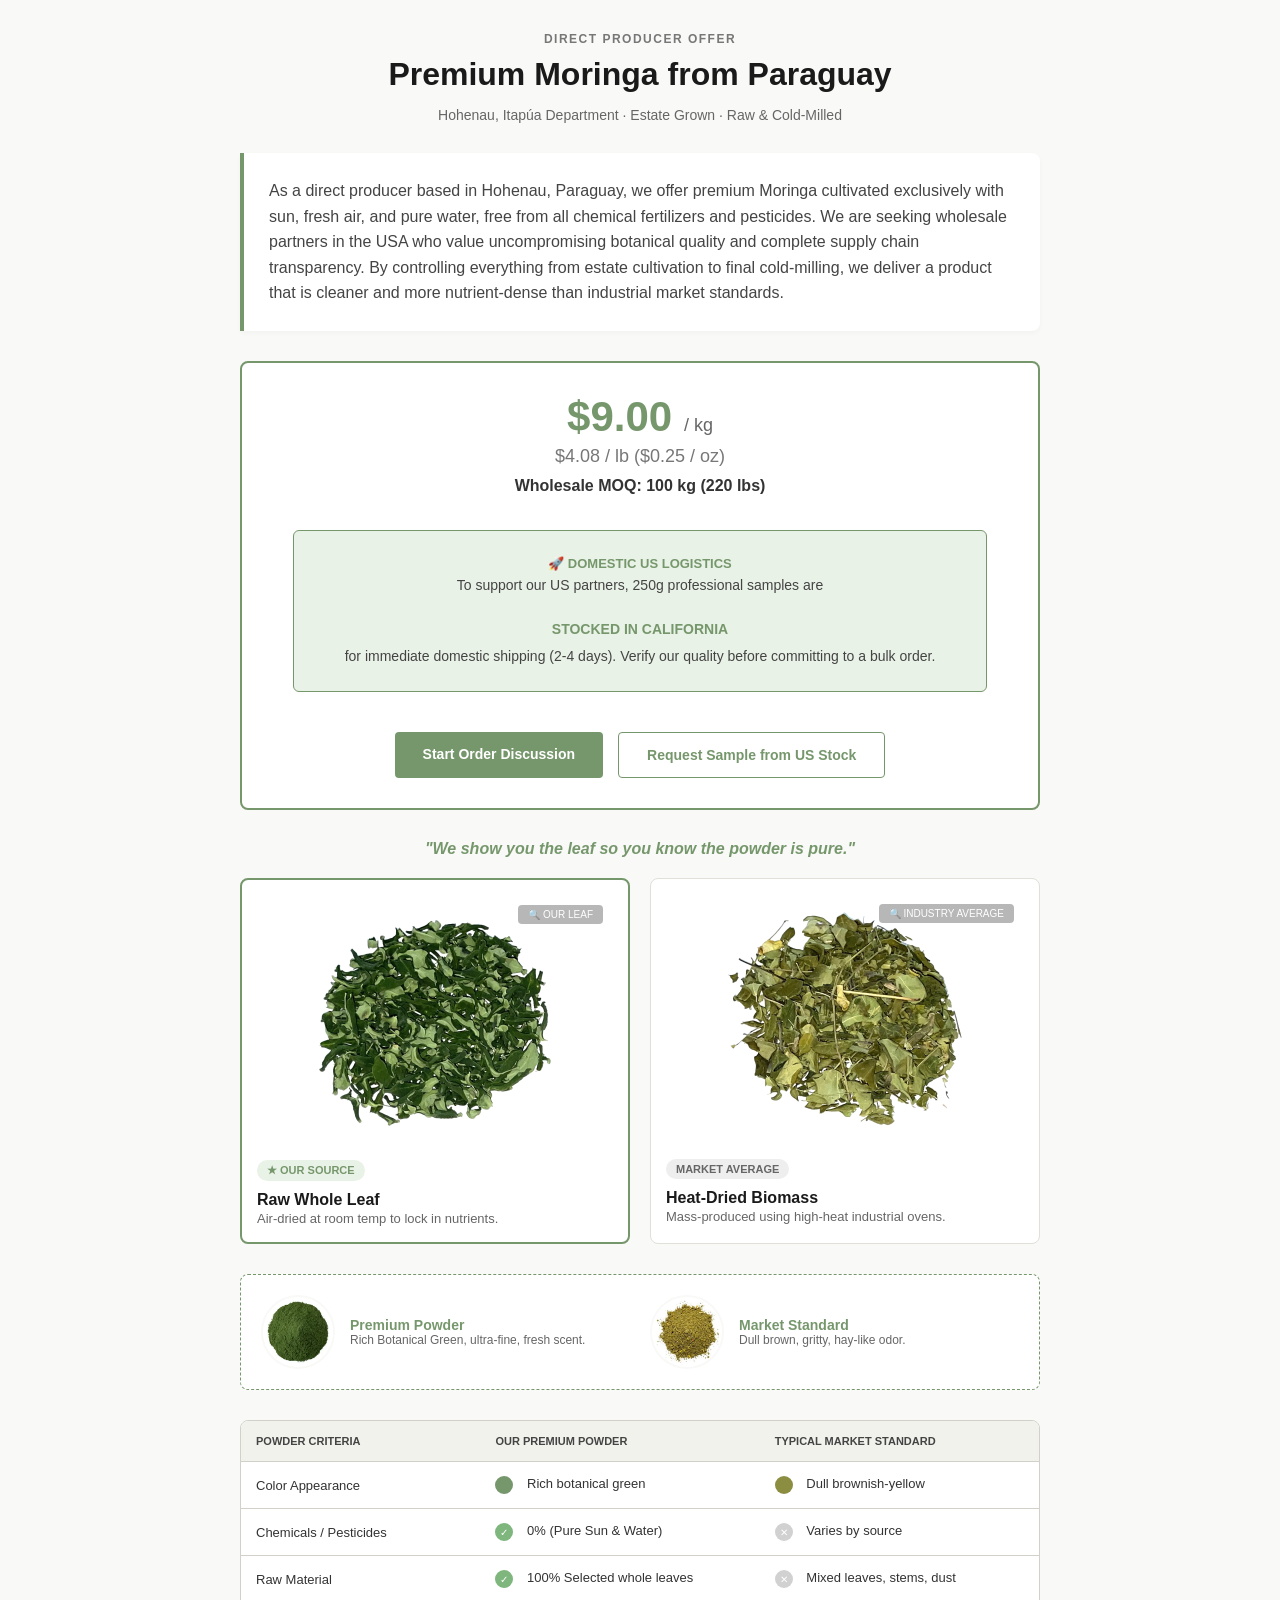
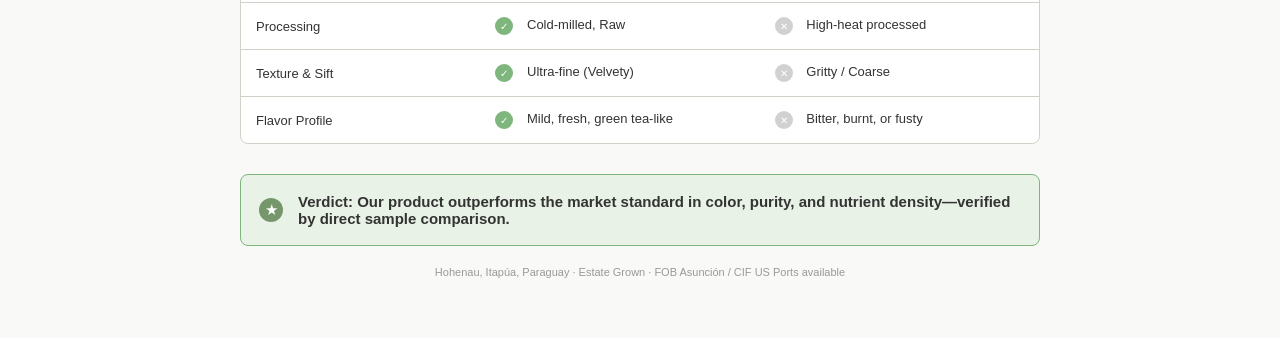
==== index.html @ 657070b0 "Update index.html" ====
<!DOCTYPE html>
<html lang="en">
<head>
    <meta charset="UTF-8">
    <meta name="viewport" content="width=device-width, initial-scale=1.0">
    <title>Premium Moringa from Paraguay | Wholesale Supply to US</title>
    <style>
        :root {
            --bg-color: #f9f9f7;
            --brand-green: #76976c; /* #9BC78E */
            --market-olive: #8b8e40;
            --border-color: #e0e0d8;
            --border-table: #d1d1ca;
            --light-green-bg: #e9f2e6;
            --icon-green: #7eb67d;
            --icon-gray: #d1d1d1;
        }


        body {
            font-family: 'Segoe UI', Roboto, Arial, sans-serif;
            background-color: var(--bg-color);
            color: #333;
            margin: 0;
            padding: 20px;
            display: flex;
            justify-content: center;
        }


        .container { width: 800px; }


        .header { text-align: center; margin-bottom: 30px; }
        .header h3 { text-transform: uppercase; font-size: 12px; letter-spacing: 1.5px; color: #777; margin-bottom: 10px; }
        .header h1 { font-size: 32px; margin: 0; color: #1a1a1a; }
        .header p { color: #666; font-size: 14px; }


        /* INTRO SECTION */
        .intro-section {
            background: #fff;
            border-left: 4px solid var(--brand-green);
            padding: 25px;
            margin-bottom: 30px;
            border-radius: 0 8px 8px 0;
            box-shadow: 0 2px 5px rgba(0,0,0,0.03);
        }
        .intro-section p { 
            margin: 0 0 15px 0; 
            line-height: 1.6; 
            font-size: 16px; 
            color: #444; 
        }
        .intro-section p:last-child { margin-bottom: 0; }


        /* WHOLESALE HERO BLOCK */
        .wholesale-hero {
            background: #fff;
            border: 2px solid var(--brand-green);
            border-radius: 8px;
            padding: 30px;
            text-align: center;
            margin-bottom: 30px;
        }
        .price-tag { font-size: 42px; font-weight: bold; color: var(--brand-green); margin-bottom: 5px; }
        .price-tag small { font-size: 18px; color: #666; font-weight: normal; }
        .moq-info { font-size: 16px; font-weight: bold; color: #333; margin-bottom: 15px; }
        
        .usa-stock-badge {
            background: var(--light-green-bg);
            border: 1px solid var(--brand-green);
            padding: 25px 15px;
            border-radius: 6px;
            margin: 20px 0;
            display: inline-block;
            width: 90%;
        }
        .usa-stock-badge strong.logistic-title { color: var(--brand-green); text-transform: uppercase; font-size: 13px; display: block; margin-bottom: 5px; }
        .usa-stock-badge p { margin: 0; font-size: 14px; color: #444; line-height: 1.4; }
        
        /* Added 'air' for the specific sub-header */
        .usa-stock-badge strong.location-tag { 
            color: var(--brand-green); 
            text-transform: uppercase; 
            font-size: 14px; 
            display: block; 
            margin-top: 25px; 
            margin-bottom: 10px; 
        }


        .cta-group { display: flex; justify-content: center; gap: 15px; margin-top: 20px; }
        .btn { padding: 14px 28px; border-radius: 4px; font-weight: bold; text-decoration: none; font-size: 14px; transition: 0.3s; cursor: pointer; border: none; }
        .btn-primary { background: var(--brand-green); color: white; }
        .btn-secondary { border: 1px solid var(--brand-green); color: var(--brand-green); background: transparent; }


        /* PROOF SECTION */
        .proof-section {
            text-align: center;
            margin-bottom: 20px;
            font-style: italic;
            color: var(--brand-green);
            font-weight: bold;
        }


        .comparison-cards {
            display: grid;
            grid-template-columns: 1fr 1fr;
            gap: 20px;
            margin-bottom: 30px;
        }


        .card {
            background: #fff;
            border: 1px solid var(--border-color);
            border-radius: 8px;
            padding: 15px;
            position: relative;
        }
        .card.premium { border: 2px solid var(--brand-green); }


        .img-container {
            width: 100%;
            height: 250px;
            background-color: #fff;
            display: flex;
            align-items: center;
            justify-content: center;
            margin-bottom: 15px;
            overflow: hidden;
            border-radius: 4px;
            position: relative;
        }


        .img-container img {
            max-width: 100%;
            max-height: 100%;
            object-fit: contain;
            transition: transform 0.4s ease; 
            cursor: zoom-in;
        }


        .zoom-hint {
            position: absolute;
            top: 10px;
            right: 10px;
            background: rgba(0, 0, 0, 0.4);
            color: white;
            padding: 4px 10px;
            border-radius: 4px;
            font-size: 10px;
            text-transform: uppercase;
            pointer-events: none;
            opacity: 0.7;
            transition: 0.3s;
        }


        .img-container:hover .zoom-hint { opacity: 1; background: var(--brand-green); }
        .img-container:hover img { transform: scale(2); }


        .badge {
            display: inline-block;
            padding: 4px 10px;
            border-radius: 12px;
            font-size: 11px;
            margin-bottom: 10px;
            font-weight: bold;
        }
        .badge-our { background: var(--light-green-bg); color: var(--brand-green); }
        .badge-market { background: #eee; color: #666; }


        .card-info strong { display: block; font-size: 16px; color: #1a1a1a; }
        .card-info small { color: #666; font-size: 13px; }


        /* POWDER SHOWCASE */
        .powder-showcase {
            display: grid;
            grid-template-columns: 1fr 1fr;
            gap: 20px;
            margin-bottom: 30px;
            background: #fff;
            padding: 20px;
            border-radius: 8px;
            border: 1px dashed var(--brand-green);
        }


        .powder-item { display: flex; align-items: center; gap: 15px; }
        .powder-item img { width: 70px; height: 70px; border-radius: 50%; object-fit: cover; border: 2px solid var(--bg-color); }
        .powder-text h4 { margin: 0; font-size: 14px; color: var(--brand-green); }
        .powder-text p { margin: 0; font-size: 12px; color: #666; }


        /* TABLE SECTION */
        .table-section {
            width: 100%;
            border-collapse: separate; 
            border-spacing: 0;
            margin-bottom: 30px;
            background: #fff;
            border-radius: 8px;
            overflow: hidden;
            border: 1px solid var(--border-table);
        }


        .table-section th, .table-section td {
            padding: 14px 15px;
            text-align: left;
            border-bottom: 1px solid var(--border-table);
            font-size: 13px;
        }
        .table-section tr:last-child td { border-bottom: none; }
        .table-section th { background: #f2f2ed; color: #444; font-weight: bold; text-transform: uppercase; font-size: 11px; }


        .status-icon {
            display: inline-flex;
            align-items: center;
            justify-content: center;
            width: 18px;
            height: 18px;
            border-radius: 50%;
            margin-right: 10px;
            vertical-align: middle;
        }
        .status-check { background-color: var(--icon-green); color: white; font-size: 10px; }
        .status-check::before { content: "✓"; }
        .status-cross { background-color: var(--icon-gray); color: white; font-size: 10px; }
        .status-cross::before { content: "✕"; }


        .result-bar {
            background-color: var(--light-green-bg);
            border-radius: 8px;
            padding: 18px;
            display: flex;
            align-items: center;
            font-size: 15px;
            border: 1px solid var(--icon-green);
            margin-bottom: 20px;
        }
        .result-icon {
            background: var(--brand-green);
            color: white;
            border-radius: 50%;
            width: 24px;
            height: 24px;
            display: inline-flex;
            align-items: center;
            justify-content: center;
            margin-right: 15px;
            flex-shrink: 0;
        }


        .footer { text-align: center; font-size: 11px; color: #999; margin-top: 20px; padding-bottom: 40px; }
    </style>
</head>
<body>


<div class="container">
    <div class="header">
        <h3>Direct Producer Offer</h3>
        <h1>Premium Moringa from Paraguay</h1>
        <p>Hohenau, Itapúa Department · Estate Grown · Raw & Cold-Milled</p>
    </div>


    <div class="intro-section">
        <p>
            As a direct producer based in Hohenau, Paraguay, we offer premium Moringa cultivated exclusively with sun, fresh air, and pure water, free from all chemical fertilizers and pesticides. We are seeking wholesale partners in the USA who value uncompromising botanical quality and complete supply chain transparency. By controlling everything from estate cultivation to final cold-milling, we deliver a product that is cleaner and more nutrient-dense than industrial market standards.
        </p>
    </div>


<div class="wholesale-hero">
        <div class="price-tag">$9.00 <small style="font-size: 18px; color: #666;">/ kg</small></div>
        <div style="font-size: 18px; color: #777; margin-bottom: 10px;">
        $4.08 / lb ($0.25 / oz)
        </div>
        <div class="moq-info">Wholesale MOQ: 100 kg (220 lbs)</div>
        
        <div class="usa-stock-badge">
            <strong class="logistic-title">🚀 Domestic US Logistics</strong>
            <p>To support our US partners, 250g professional samples are</p>
            <strong class="location-tag">STOCKED IN CALIFORNIA</strong>
            <p>for immediate domestic shipping (2-4 days). Verify our quality before committing to a bulk order.</p>
        </div>

        <div class="cta-group">
            <a href="mailto:contact@longfello.com" class="btn btn-primary">Start Order Discussion</a>
            <a href="mailto:contact@longfello.com?subject=Sample Request" class="btn btn-secondary">Request Sample from US Stock</a>
        </div>
    </div>

    <div class="proof-section">
        "We show you the leaf so you know the powder is pure."
    </div>


    <div class="comparison-cards">
        <div class="card premium">
            <div class="img-container">
                <img src="img/our_leaf.webp" alt="Our Leaves">
                <div class="zoom-hint">🔍 Our Leaf</div>
            </div>
            <span class="badge badge-our">★ OUR SOURCE</span>
            <div class="card-info">
                <strong>Raw Whole Leaf</strong>
                <small>Air-dried at room temp to lock in nutrients.</small>
            </div>
        </div>


        <div class="card">
            <div class="img-container">
                <img src="img/other_leaf.webp" alt="Typical Source">
                <div class="zoom-hint">🔍 Industry Average</div>
            </div>
            <span class="badge badge-market">MARKET AVERAGE</span>
            <div class="card-info">
                <strong>Heat-Dried Biomass</strong>
                <small>Mass-produced using high-heat industrial ovens.</small>
            </div>
        </div>
    </div>


    <div class="powder-showcase">
        <div class="powder-item">
            <img src="img/our_powder.webp" alt="Our Powder">
            <div class="powder-text">
                <h4>Premium Powder</h4>
                <p>Rich Botanical Green, ultra-fine, fresh scent.</p>
            </div>
        </div>
        <div class="powder-item">
            <img src="img/other_powder.webp" alt="Typical Powder">
            <div class="powder-text">
                <h4>Market Standard</h4>
                <p>Dull brown, gritty, hay-like odor.</p>
            </div>
        </div>
    </div>


    <table class="table-section">
        <thead>
            <tr>
                <th width="30%">POWDER CRITERIA</th>
                <th width="35%">Our Premium Powder</th>
                <th width="35%">Typical Market Standard</th>
            </tr>
        </thead>
        <tbody>
            <tr>
                <td>Color Appearance</td>
                <td><span class="status-icon" style="background-color: var(--brand-green);"></span> Rich botanical green</td>
                <td><span class="status-icon" style="background-color: var(--market-olive);"></span> Dull brownish-yellow</td>
            </tr>
            <tr>
                <td>Chemicals / Pesticides</td>
                <td><span class="status-icon status-check"></span> 0% (Pure Sun & Water)</td>
                <td><span class="status-icon status-cross"></span> Varies by source</td>
            </tr>
            <tr>
                <td>Raw Material</td>
                <td><span class="status-icon status-check"></span> 100% Selected whole leaves</td>
                <td><span class="status-icon status-cross"></span> Mixed leaves, stems, dust</td>
            </tr>
            <tr>
                <td>Processing</td>
                <td><span class="status-icon status-check"></span> Cold-milled, Raw</td>
                <td><span class="status-icon status-cross"></span> High-heat processed</td>
            </tr>
            <tr>
                <td>Texture & Sift</td>
                <td><span class="status-icon status-check"></span> Ultra-fine (Velvety)</td>
                <td><span class="status-icon status-cross"></span> Gritty / Coarse</td>
            </tr>
            <tr>
                <td>Flavor Profile</td>
                <td><span class="status-icon status-check"></span> Mild, fresh, green tea-like</td>
                <td><span class="status-icon status-cross"></span> Bitter, burnt, or fusty</td>
            </tr>
        </tbody>
    </table>


    <div class="result-bar">
        <span class="result-icon">★</span>
        <strong>Verdict: Our product outperforms the market standard in color, purity, and nutrient density—verified by direct sample comparison.</strong>
    </div>


    <div class="footer">
        Hohenau, Itapúa, Paraguay · Estate Grown · FOB Asunción / CIF US Ports available
    </div>
</div>


</body>
</html>
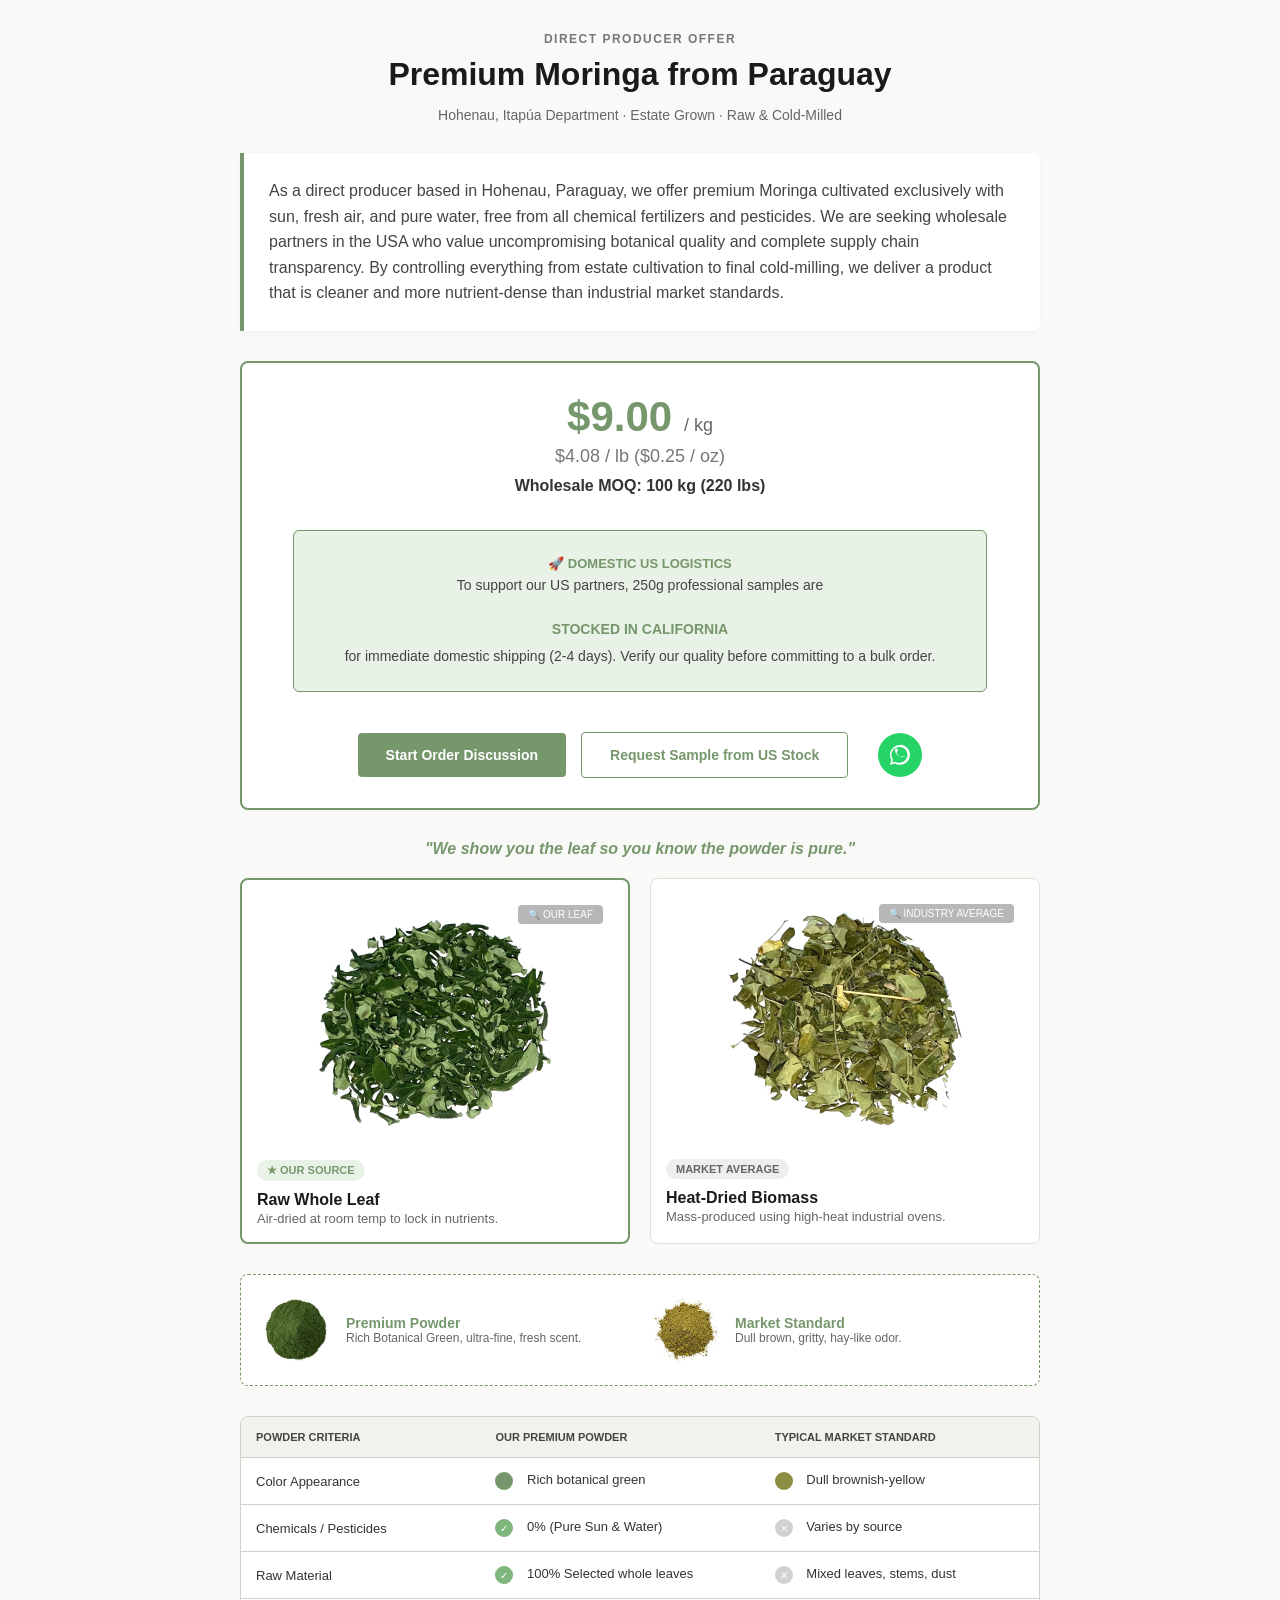
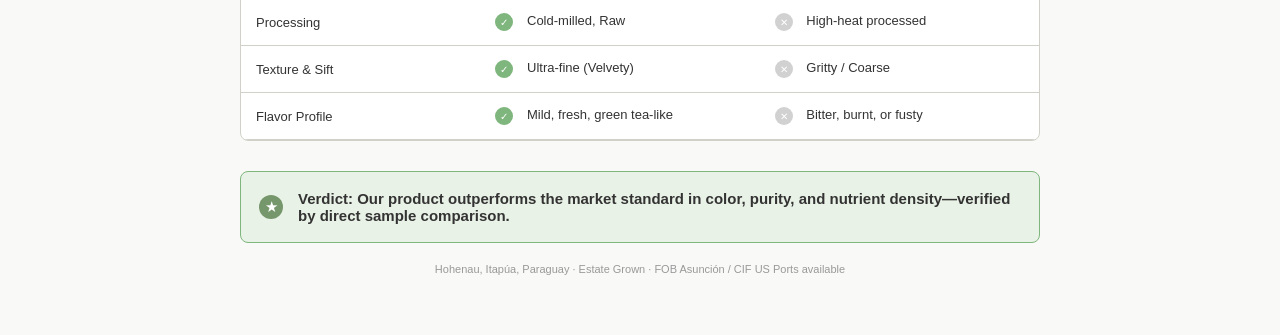
==== commit d43c9f8e: "Update index.html" ====
--- a/index.html
+++ b/index.html
@@ -7,7 +7,7 @@
     <style>
         :root {
             --bg-color: #f9f9f7;
-            --brand-green: #76976c; /* #9BC78E */
+            --brand-green: #76976c;
             --market-olive: #8b8e40;
             --border-color: #e0e0d8;
             --border-table: #d1d1ca;
@@ -15,7 +15,6 @@
             --icon-green: #7eb67d;
             --icon-gray: #d1d1d1;
         }
-
 
         body {
             font-family: 'Segoe UI', Roboto, Arial, sans-serif;
@@ -27,17 +26,13 @@
             justify-content: center;
         }
 
-
         .container { width: 800px; }
-
 
         .header { text-align: center; margin-bottom: 30px; }
         .header h3 { text-transform: uppercase; font-size: 12px; letter-spacing: 1.5px; color: #777; margin-bottom: 10px; }
         .header h1 { font-size: 32px; margin: 0; color: #1a1a1a; }
         .header p { color: #666; font-size: 14px; }
 
-
-        /* INTRO SECTION */
         .intro-section {
             background: #fff;
             border-left: 4px solid var(--brand-green);
@@ -54,8 +49,6 @@
         }
         .intro-section p:last-child { margin-bottom: 0; }
 
-
-        /* WHOLESALE HERO BLOCK */
         .wholesale-hero {
             background: #fff;
             border: 2px solid var(--brand-green);
@@ -80,7 +73,6 @@
         .usa-stock-badge strong.logistic-title { color: var(--brand-green); text-transform: uppercase; font-size: 13px; display: block; margin-bottom: 5px; }
         .usa-stock-badge p { margin: 0; font-size: 14px; color: #444; line-height: 1.4; }
         
-        /* Added 'air' for the specific sub-header */
         .usa-stock-badge strong.location-tag { 
             color: var(--brand-green); 
             text-transform: uppercase; 
@@ -90,14 +82,26 @@
             margin-bottom: 10px; 
         }
 
-
-        .cta-group { display: flex; justify-content: center; gap: 15px; margin-top: 20px; }
+        .cta-group { display: flex; justify-content: center; align-items: center; gap: 15px; margin-top: 20px; }
         .btn { padding: 14px 28px; border-radius: 4px; font-weight: bold; text-decoration: none; font-size: 14px; transition: 0.3s; cursor: pointer; border: none; }
         .btn-primary { background: var(--brand-green); color: white; }
         .btn-secondary { border: 1px solid var(--brand-green); color: var(--brand-green); background: transparent; }
 
-
-        /* PROOF SECTION */
+        .whatsapp-icon {
+            display: flex;
+            width: 44px;
+            height: 44px;
+            background-color: #25D366;
+            border-radius: 50%;
+            align-items: center;
+            justify-content: center;
+            text-decoration: none;
+            transition: 0.3s;
+            margin-left: 15px;
+        }
+        .whatsapp-icon:hover { transform: scale(1.1); box-shadow: 0 2px 5px rgba(0,0,0,0.2); }
+        .whatsapp-icon svg { width: 24px; height: 24px; fill: white; }
+
         .proof-section {
             text-align: center;
             margin-bottom: 20px;
@@ -106,7 +110,6 @@
             font-weight: bold;
         }
 
-
         .comparison-cards {
             display: grid;
             grid-template-columns: 1fr 1fr;
@@ -114,7 +117,6 @@
             margin-bottom: 30px;
         }
 
-
         .card {
             background: #fff;
             border: 1px solid var(--border-color);
@@ -123,7 +125,6 @@
             position: relative;
         }
         .card.premium { border: 2px solid var(--brand-green); }
-
 
         .img-container {
             width: 100%;
@@ -137,7 +138,6 @@
             border-radius: 4px;
             position: relative;
         }
-
 
         .img-container img {
             max-width: 100%;
@@ -146,7 +146,6 @@
             transition: transform 0.4s ease; 
             cursor: zoom-in;
         }
-
 
         .zoom-hint {
             position: absolute;
@@ -160,13 +159,9 @@
             text-transform: uppercase;
             pointer-events: none;
             opacity: 0.7;
-            transition: 0.3s;
-        }
-
-
-        .img-container:hover .zoom-hint { opacity: 1; background: var(--brand-green); }
+        }
+
         .img-container:hover img { transform: scale(2); }
-
 
         .badge {
             display: inline-block;
@@ -179,12 +174,9 @@
         .badge-our { background: var(--light-green-bg); color: var(--brand-green); }
         .badge-market { background: #eee; color: #666; }
 
-
         .card-info strong { display: block; font-size: 16px; color: #1a1a1a; }
         .card-info small { color: #666; font-size: 13px; }
 
-
-        /* POWDER SHOWCASE */
         .powder-showcase {
             display: grid;
             grid-template-columns: 1fr 1fr;
@@ -196,14 +188,11 @@
             border: 1px dashed var(--brand-green);
         }
 
-
         .powder-item { display: flex; align-items: center; gap: 15px; }
-        .powder-item img { width: 70px; height: 70px; border-radius: 50%; object-fit: cover; border: 2px solid var(--bg-color); }
+        .powder-item img { width: 70px; height: 70px; border-radius: 50%; object-fit: cover; }
         .powder-text h4 { margin: 0; font-size: 14px; color: var(--brand-green); }
         .powder-text p { margin: 0; font-size: 12px; color: #666; }
 
-
-        /* TABLE SECTION */
         .table-section {
             width: 100%;
             border-collapse: separate; 
@@ -214,7 +203,6 @@
             overflow: hidden;
             border: 1px solid var(--border-table);
         }
-
 
         .table-section th, .table-section td {
             padding: 14px 15px;
@@ -222,9 +210,7 @@
             border-bottom: 1px solid var(--border-table);
             font-size: 13px;
         }
-        .table-section tr:last-child td { border-bottom: none; }
         .table-section th { background: #f2f2ed; color: #444; font-weight: bold; text-transform: uppercase; font-size: 11px; }
-
 
         .status-icon {
             display: inline-flex;
@@ -240,7 +226,6 @@
         .status-check::before { content: "✓"; }
         .status-cross { background-color: var(--icon-gray); color: white; font-size: 10px; }
         .status-cross::before { content: "✕"; }
-
 
         .result-bar {
             background-color: var(--light-green-bg);
@@ -265,12 +250,10 @@
             flex-shrink: 0;
         }
 
-
         .footer { text-align: center; font-size: 11px; color: #999; margin-top: 20px; padding-bottom: 40px; }
     </style>
 </head>
 <body>
-
 
 <div class="container">
     <div class="header">
@@ -279,18 +262,16 @@
         <p>Hohenau, Itapúa Department · Estate Grown · Raw & Cold-Milled</p>
     </div>
 
-
     <div class="intro-section">
         <p>
             As a direct producer based in Hohenau, Paraguay, we offer premium Moringa cultivated exclusively with sun, fresh air, and pure water, free from all chemical fertilizers and pesticides. We are seeking wholesale partners in the USA who value uncompromising botanical quality and complete supply chain transparency. By controlling everything from estate cultivation to final cold-milling, we deliver a product that is cleaner and more nutrient-dense than industrial market standards.
         </p>
     </div>
 
-
-<div class="wholesale-hero">
-        <div class="price-tag">$9.00 <small style="font-size: 18px; color: #666;">/ kg</small></div>
+    <div class="wholesale-hero">
+        <div class="price-tag">$9.00 <small>/ kg</small></div>
         <div style="font-size: 18px; color: #777; margin-bottom: 10px;">
-        $4.08 / lb ($0.25 / oz)
+            $4.08 / lb ($0.25 / oz)
         </div>
         <div class="moq-info">Wholesale MOQ: 100 kg (220 lbs)</div>
         
@@ -304,13 +285,18 @@
         <div class="cta-group">
             <a href="mailto:contact@longfello.com" class="btn btn-primary">Start Order Discussion</a>
             <a href="mailto:contact@longfello.com?subject=Sample Request" class="btn btn-secondary">Request Sample from US Stock</a>
+            
+            <a href="https://wa.me/13479304623" class="whatsapp-icon" title="Chat on WhatsApp" target="_blank">
+                <svg viewBox="0 0 24 24">
+                    <path d="M12.004 2c-5.525 0-10 4.478-10 10 0 1.769.463 3.428 1.269 4.869l-1.269 4.872 5-1.313c1.428.831 3.088 1.312 4.997 1.312 5.525 0 10.003-4.478 10.003-10s-4.478-10-10.003-10zm0 18.063c-1.653 0-3.191-.431-4.522-1.181l-.325-.184-2.969.778.791-2.903-.203-.322c-.816-1.294-1.266-2.8-1.266-4.381 0-4.388 3.569-7.96 7.966-7.96s7.963 3.572 7.963 7.96-3.569 7.963-7.966 7.963zm4.747-6.222c-.26-.131-1.538-.759-1.775-.847-.238-.088-.41-.131-.581.131-.172.262-.666.847-.816 1.016-.15.169-.3.191-.56.062-.26-.131-1.097-.403-2.091-1.288-.772-.688-1.294-1.538-1.444-1.797-.15-.26-.016-.4-.147-.531-.119-.119-.26-.306-.391-.459-.131-.153-.175-.262-.26-.438-.088-.175-.044-.328.022-.459.066-.131.581-.759.816-1.016.238-.26.316-.438.472-.731.156-.294.078-.547-.038-.678-.116-.131-.581-.759-.816-1.016-.238-.26-.41-.131-.581-.131-.172 0-.363-.044-.56-.044-.197 0-.522.072-.797.35-.275.278-.1.884-.1 1.944 0 1.06.775 2.081.881 2.222.106.141 1.531 2.338 3.712 3.281.519.225.922.359 1.238.459.522.166 1.003.141 1.381.084.422-.062 1.3-.531 1.484-1.047.188-.519.188-.966.131-1.016-.056-.05-.219-.119-.478-.25zm1.184 1.184z"></path>
+                </svg>
+            </a>
         </div>
     </div>
 
     <div class="proof-section">
         "We show you the leaf so you know the powder is pure."
     </div>
-
 
     <div class="comparison-cards">
         <div class="card premium">
@@ -325,7 +311,6 @@
             </div>
         </div>
 
-
         <div class="card">
             <div class="img-container">
                 <img src="img/other_leaf.webp" alt="Typical Source">
@@ -338,7 +323,6 @@
             </div>
         </div>
     </div>
-
 
     <div class="powder-showcase">
         <div class="powder-item">
@@ -357,7 +341,6 @@
         </div>
     </div>
 
-
     <table class="table-section">
         <thead>
             <tr>
@@ -400,18 +383,15 @@
         </tbody>
     </table>
 
-
     <div class="result-bar">
         <span class="result-icon">★</span>
         <strong>Verdict: Our product outperforms the market standard in color, purity, and nutrient density—verified by direct sample comparison.</strong>
     </div>
 
-
     <div class="footer">
         Hohenau, Itapúa, Paraguay · Estate Grown · FOB Asunción / CIF US Ports available
     </div>
 </div>
 
-
 </body>
 </html>
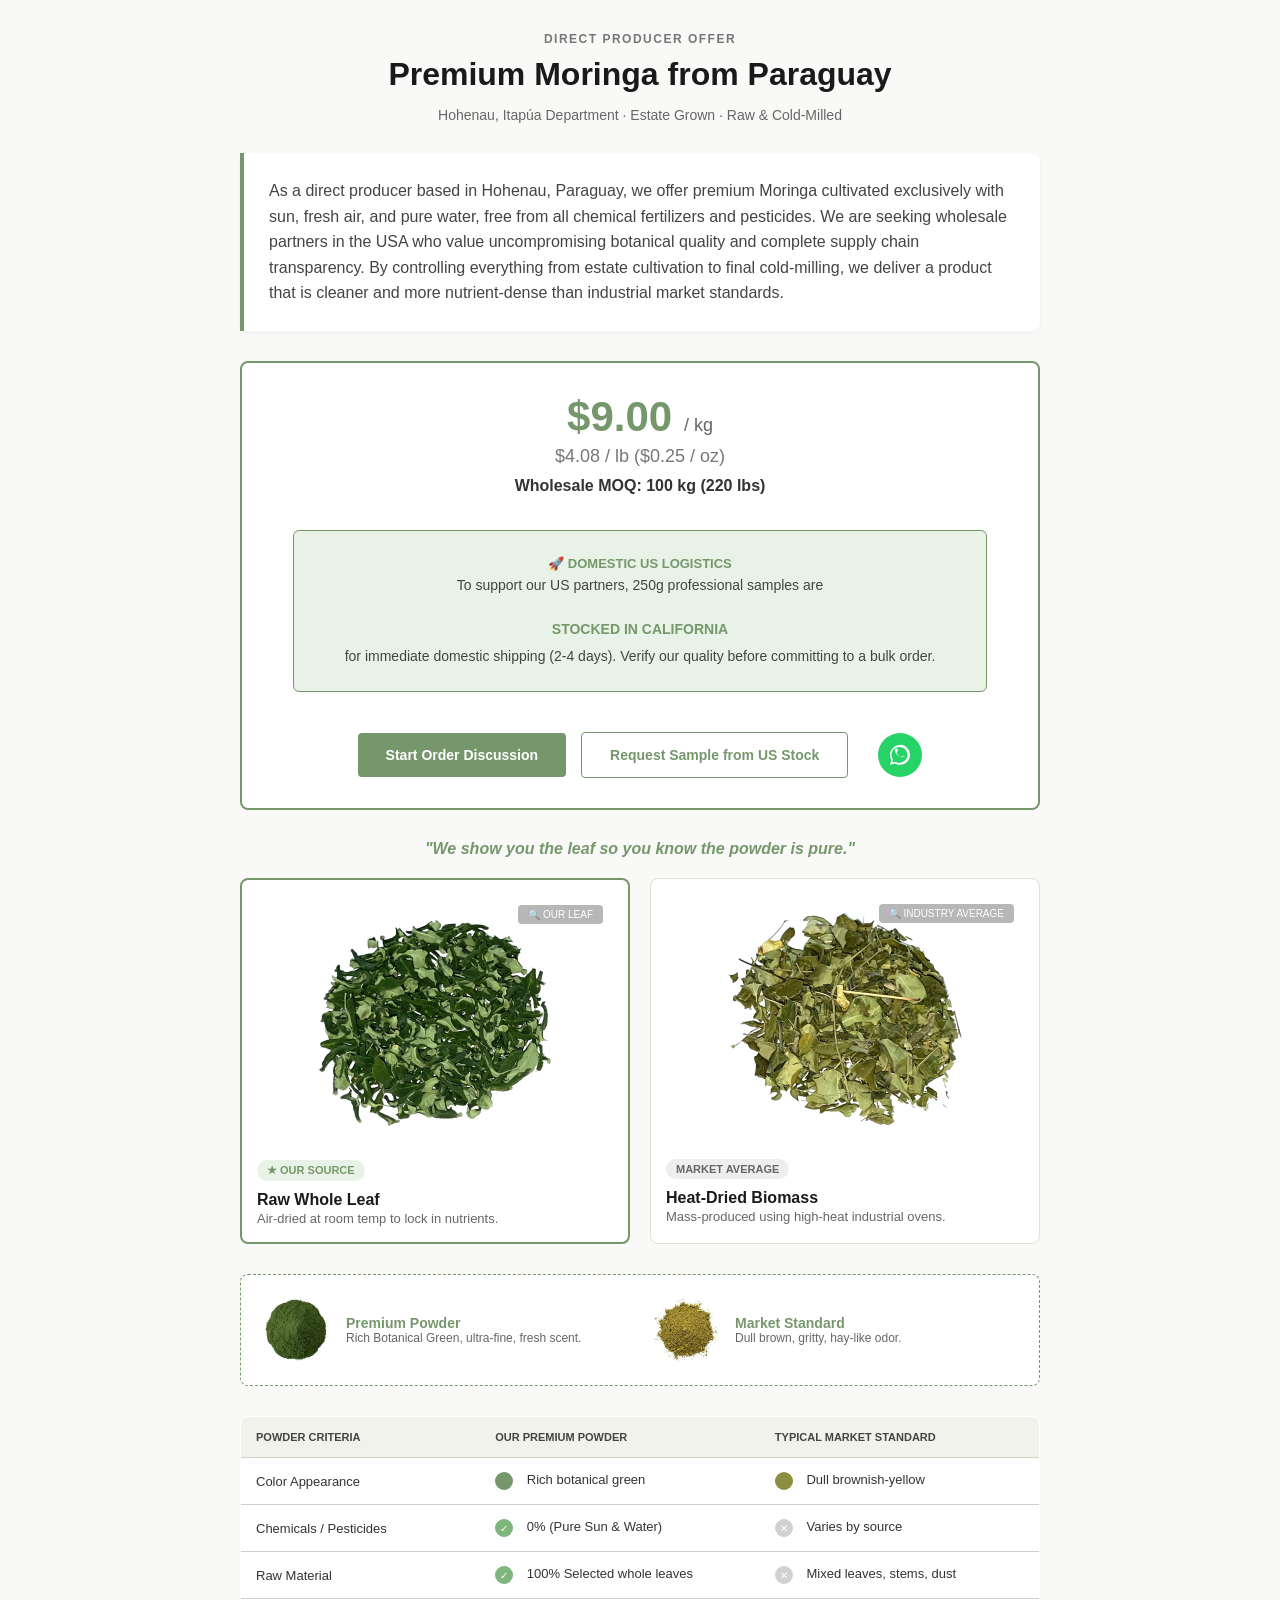
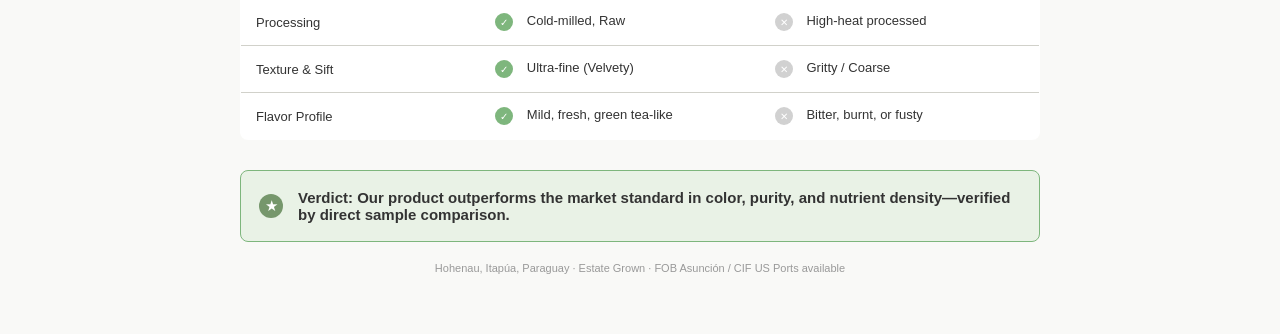
==== commit 2f66ae15: "Update index.html" ====
--- a/index.html
+++ b/index.html
@@ -195,7 +195,7 @@
 
         .table-section {
             width: 100%;
-            border-collapse: separate; 
+            border-collapse: collapse; 
             border-spacing: 0;
             margin-bottom: 30px;
             background: #fff;
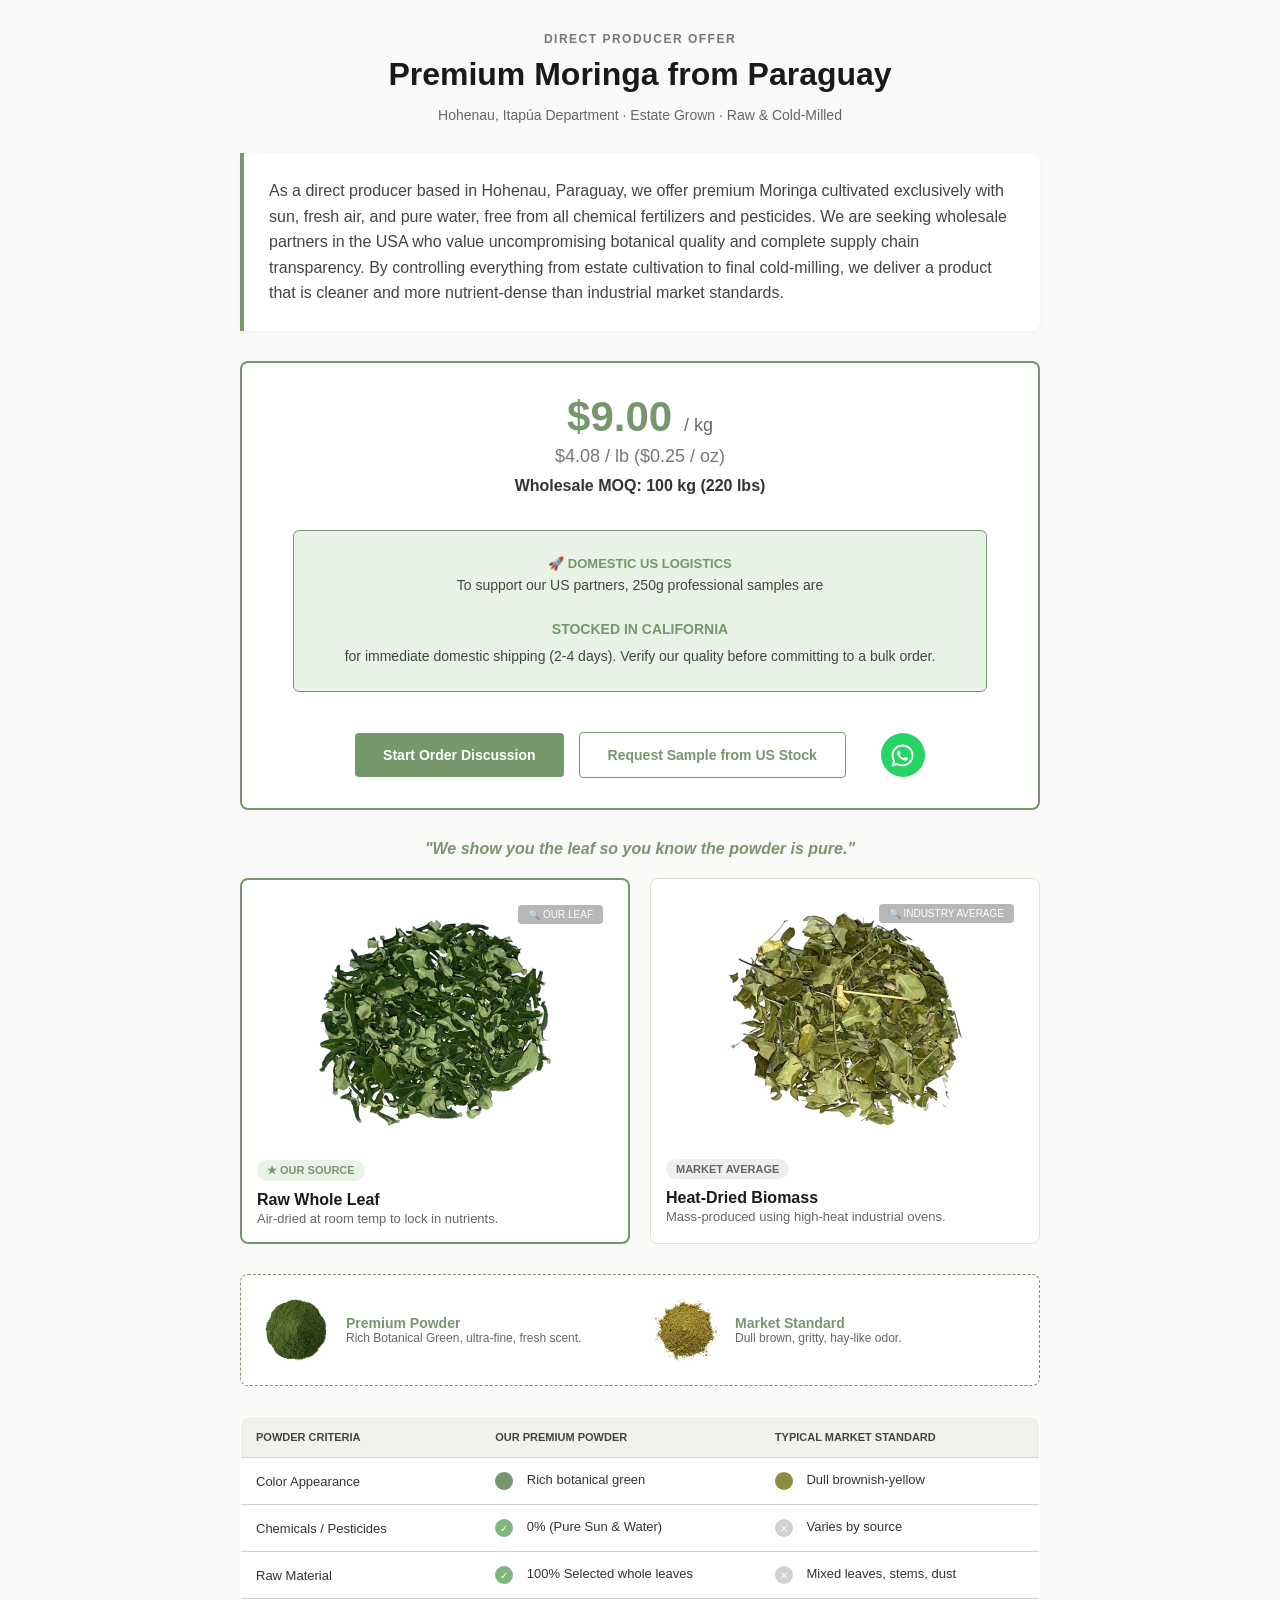
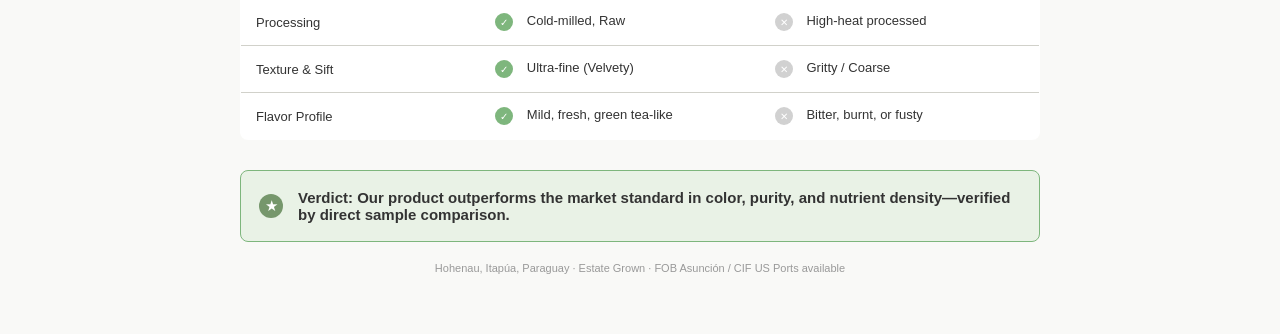
==== commit 293a5d99: "Update index.html" ====
--- a/index.html
+++ b/index.html
@@ -88,19 +88,20 @@
         .btn-secondary { border: 1px solid var(--brand-green); color: var(--brand-green); background: transparent; }
 
         .whatsapp-icon {
-            display: flex;
-            width: 44px;
-            height: 44px;
-            background-color: #25D366;
-            border-radius: 50%;
-            align-items: center;
-            justify-content: center;
-            text-decoration: none;
-            transition: 0.3s;
-            margin-left: 15px;
-        }
-        .whatsapp-icon:hover { transform: scale(1.1); box-shadow: 0 2px 5px rgba(0,0,0,0.2); }
-        .whatsapp-icon svg { width: 24px; height: 24px; fill: white; }
+    display: flex;
+    width: 44px;
+    height: 44px;
+    background-color: #25D366;
+    border-radius: 50%;
+    align-items: center;
+    justify-content: center;
+    text-decoration: none;
+    transition: 0.3s;
+    margin-left: 20px; /* Увеличил отступ для разделения функций */
+    flex-shrink: 0;
+}
+.whatsapp-icon:hover { transform: scale(1.1); background-color: #128C7E; }
+.whatsapp-icon svg { width: 25px; height: 25px; fill: white; }
 
         .proof-section {
             text-align: center;
@@ -283,15 +284,15 @@
         </div>
 
         <div class="cta-group">
-            <a href="mailto:contact@longfello.com" class="btn btn-primary">Start Order Discussion</a>
-            <a href="mailto:contact@longfello.com?subject=Sample Request" class="btn btn-secondary">Request Sample from US Stock</a>
-            
-            <a href="https://wa.me/13479304623" class="whatsapp-icon" title="Chat on WhatsApp" target="_blank">
-                <svg viewBox="0 0 24 24">
-                    <path d="M12.004 2c-5.525 0-10 4.478-10 10 0 1.769.463 3.428 1.269 4.869l-1.269 4.872 5-1.313c1.428.831 3.088 1.312 4.997 1.312 5.525 0 10.003-4.478 10.003-10s-4.478-10-10.003-10zm0 18.063c-1.653 0-3.191-.431-4.522-1.181l-.325-.184-2.969.778.791-2.903-.203-.322c-.816-1.294-1.266-2.8-1.266-4.381 0-4.388 3.569-7.96 7.966-7.96s7.963 3.572 7.963 7.96-3.569 7.963-7.966 7.963zm4.747-6.222c-.26-.131-1.538-.759-1.775-.847-.238-.088-.41-.131-.581.131-.172.262-.666.847-.816 1.016-.15.169-.3.191-.56.062-.26-.131-1.097-.403-2.091-1.288-.772-.688-1.294-1.538-1.444-1.797-.15-.26-.016-.4-.147-.531-.119-.119-.26-.306-.391-.459-.131-.153-.175-.262-.26-.438-.088-.175-.044-.328.022-.459.066-.131.581-.759.816-1.016.238-.26.316-.438.472-.731.156-.294.078-.547-.038-.678-.116-.131-.581-.759-.816-1.016-.238-.26-.41-.131-.581-.131-.172 0-.363-.044-.56-.044-.197 0-.522.072-.797.35-.275.278-.1.884-.1 1.944 0 1.06.775 2.081.881 2.222.106.141 1.531 2.338 3.712 3.281.519.225.922.359 1.238.459.522.166 1.003.141 1.381.084.422-.062 1.3-.531 1.484-1.047.188-.519.188-.966.131-1.016-.056-.05-.219-.119-.478-.25zm1.184 1.184z"></path>
-                </svg>
-            </a>
-        </div>
+    <a href="mailto:contact@longfello.com" class="btn btn-primary">Start Order Discussion</a>
+    <a href="mailto:contact@longfello.com?subject=Sample Request" class="btn btn-secondary">Request Sample from US Stock</a>
+    
+    <a href="https://wa.me/13479304623" class="whatsapp-icon" title="Chat on WhatsApp" target="_blank">
+        <svg xmlns="http://www.w3.org/2000/svg" viewBox="0 0 448 512">
+            <path d="M380.9 97.1C339 55.1 283.2 32 223.9 32c-122.4 0-222 99.6-222 222 0 39.1 10.2 77.3 29.6 111L0 480l117.7-30.9c32.4 17.7 68.9 27 106.1 27h.1c122.3 0 224.1-99.6 224.1-222 0-59.3-25.2-115-67.1-157zm-157 341.6c-33.1 0-65.6-8.9-94-25.7l-6.7-4-69.8 18.3L72 359.2l-4.4-7c-18.5-29.4-28.2-63.3-28.2-98.2 0-101.7 82.8-184.5 184.6-184.5 49.3 0 95.6 19.2 130.4 54.1 34.8 34.9 56.2 81.2 56.1 130.5 0 101.8-84.9 184.6-186.6 184.6zm101.2-138.2c-5.5-2.8-32.8-16.2-37.9-18-5.1-1.9-8.8-2.8-12.5 2.8-3.7 5.6-14.3 18-17.6 21.8-3.2 3.7-6.5 4.2-12 1.4-5.5-2.8-23.2-8.5-44.2-27.1-16.4-14.6-27.4-32.7-30.6-38.2-3.2-5.6-.3-8.6 2.4-11.3 2.5-2.4 5.5-6.5 8.3-9.7 2.8-3.3 3.7-5.6 5.5-9.3 1.8-3.7.9-6.9-.5-9.7-1.4-2.8-12.5-30.1-17.1-41.2-4.5-10.8-9.1-9.3-12.5-9.5-3.2-.2-6.9-.2-10.6-.2-3.7 0-9.7 1.4-14.8 6.9-5.1 5.6-19.4 19-19.4 46.3 0 27.3 19.9 53.7 22.6 57.4 2.8 3.7 39.1 59.7 94.8 83.8 13.2 5.7 23.5 9.2 31.6 11.8 13.3 4.2 25.4 3.6 35 2.2 10.7-1.6 32.8-13.4 37.4-26.4 4.6-13 4.6-24.1 3.2-26.4-1.3-2.5-5-3.9-10.5-6.6z"/>
+        </svg>
+    </a>
+</div>
     </div>
 
     <div class="proof-section">
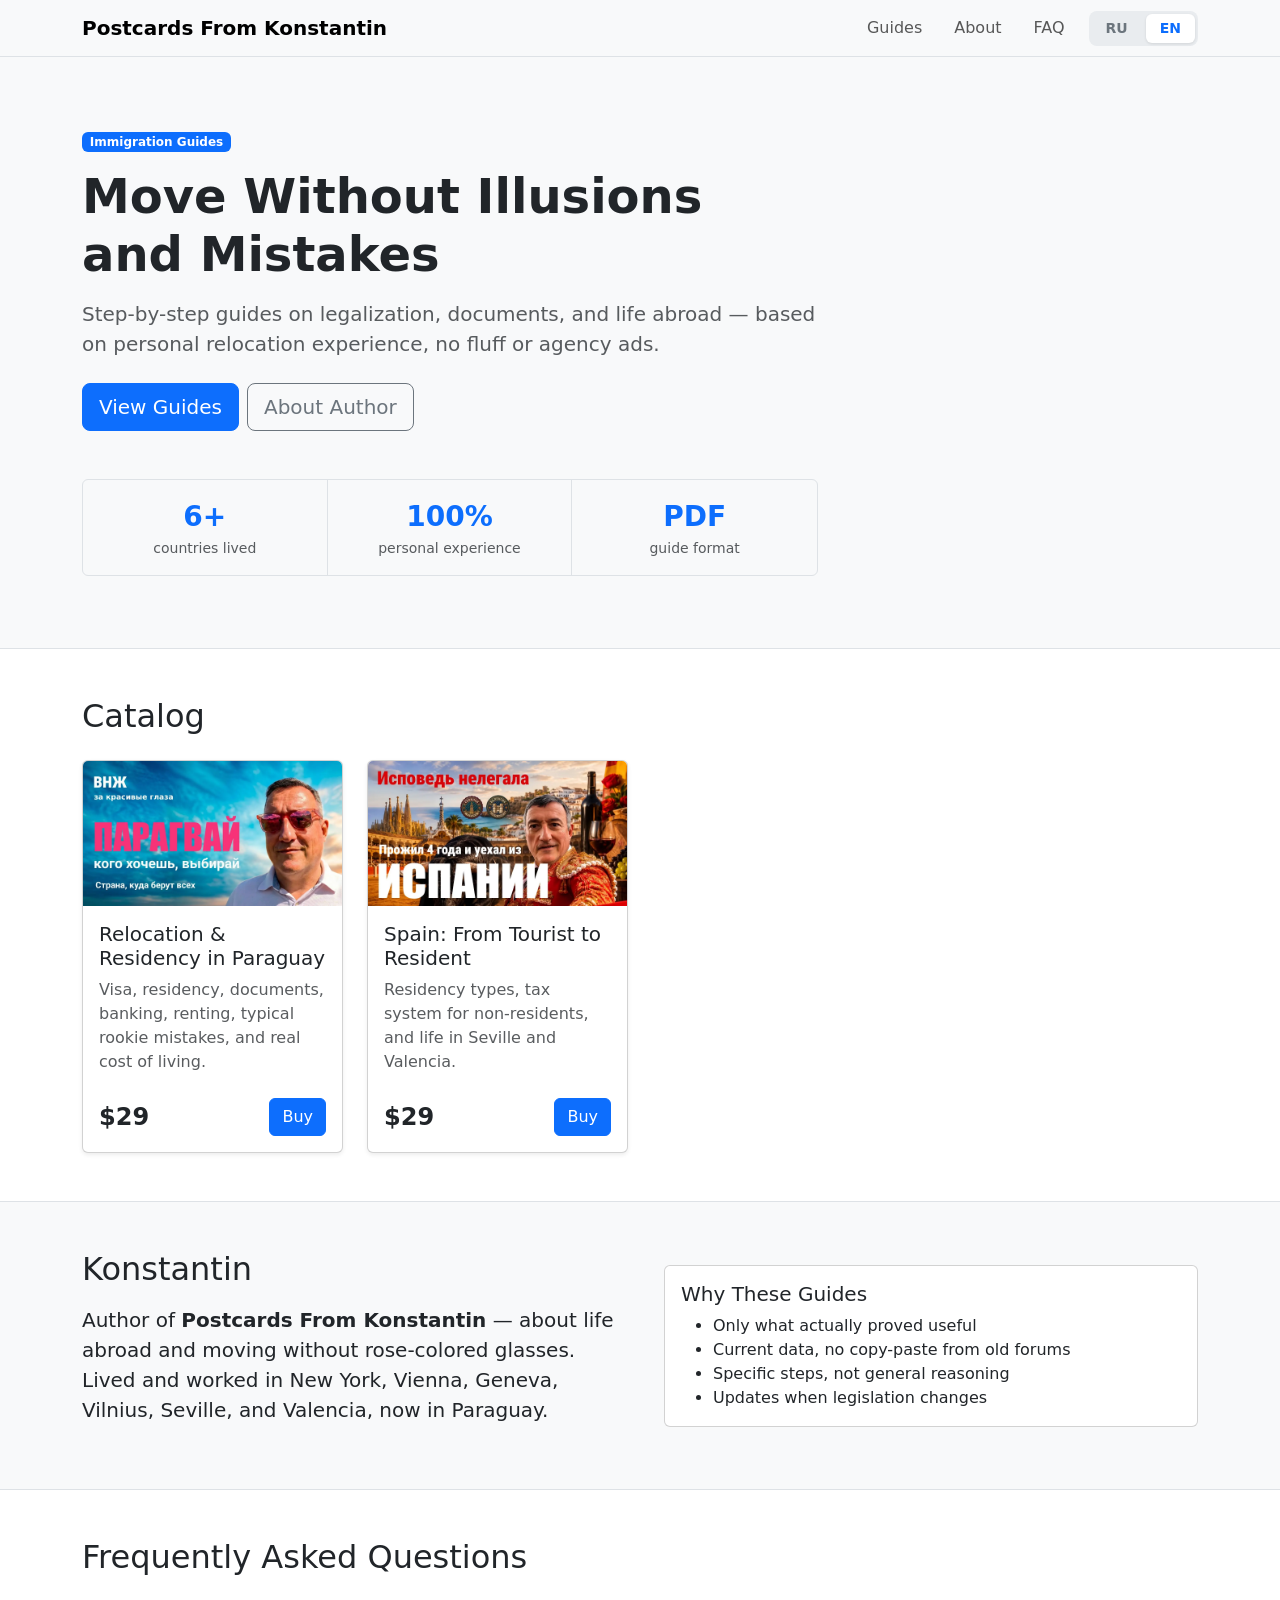
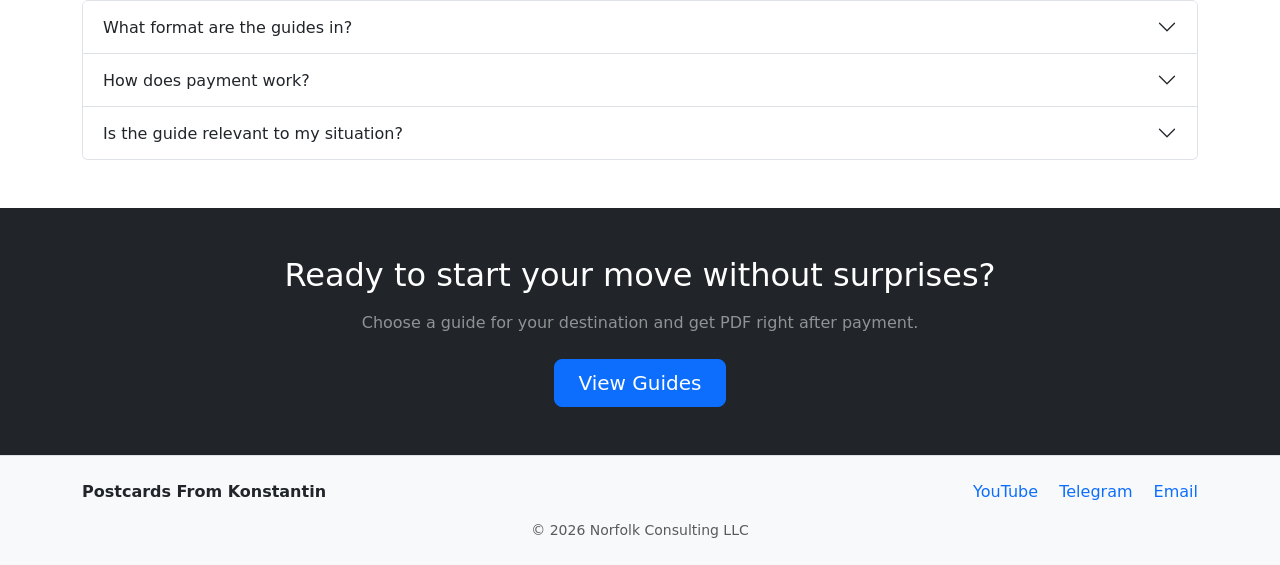
==== commit 3d91d1e7: "From Moringa to PDF" ====
--- a/index.html
+++ b/index.html
@@ -1,398 +1,258 @@
-<!DOCTYPE html>
+<!doctype html>
 <html lang="en">
 <head>
-    <meta charset="UTF-8">
-    <meta name="viewport" content="width=device-width, initial-scale=1.0">
-    <title>Premium Moringa from Paraguay | Wholesale Supply to US</title>
-    <style>
-        :root {
-            --bg-color: #f9f9f7;
-            --brand-green: #76976c;
-            --market-olive: #8b8e40;
-            --border-color: #e0e0d8;
-            --border-table: #d1d1ca;
-            --light-green-bg: #e9f2e6;
-            --icon-green: #7eb67d;
-            --icon-gray: #d1d1d1;
-        }
-
-        body {
-            font-family: 'Segoe UI', Roboto, Arial, sans-serif;
-            background-color: var(--bg-color);
-            color: #333;
-            margin: 0;
-            padding: 20px;
-            display: flex;
-            justify-content: center;
-        }
-
-        .container { width: 800px; }
-
-        .header { text-align: center; margin-bottom: 30px; }
-        .header h3 { text-transform: uppercase; font-size: 12px; letter-spacing: 1.5px; color: #777; margin-bottom: 10px; }
-        .header h1 { font-size: 32px; margin: 0; color: #1a1a1a; }
-        .header p { color: #666; font-size: 14px; }
-
-        .intro-section {
-            background: #fff;
-            border-left: 4px solid var(--brand-green);
-            padding: 25px;
-            margin-bottom: 30px;
-            border-radius: 0 8px 8px 0;
-            box-shadow: 0 2px 5px rgba(0,0,0,0.03);
-        }
-        .intro-section p { 
-            margin: 0 0 15px 0; 
-            line-height: 1.6; 
-            font-size: 16px; 
-            color: #444; 
-        }
-        .intro-section p:last-child { margin-bottom: 0; }
-
-        .wholesale-hero {
-            background: #fff;
-            border: 2px solid var(--brand-green);
-            border-radius: 8px;
-            padding: 30px;
-            text-align: center;
-            margin-bottom: 30px;
-        }
-        .price-tag { font-size: 42px; font-weight: bold; color: var(--brand-green); margin-bottom: 5px; }
-        .price-tag small { font-size: 18px; color: #666; font-weight: normal; }
-        .moq-info { font-size: 16px; font-weight: bold; color: #333; margin-bottom: 15px; }
-        
-        .usa-stock-badge {
-            background: var(--light-green-bg);
-            border: 1px solid var(--brand-green);
-            padding: 25px 15px;
-            border-radius: 6px;
-            margin: 20px 0;
-            display: inline-block;
-            width: 90%;
-        }
-        .usa-stock-badge strong.logistic-title { color: var(--brand-green); text-transform: uppercase; font-size: 13px; display: block; margin-bottom: 5px; }
-        .usa-stock-badge p { margin: 0; font-size: 14px; color: #444; line-height: 1.4; }
-        
-        .usa-stock-badge strong.location-tag { 
-            color: var(--brand-green); 
-            text-transform: uppercase; 
-            font-size: 14px; 
-            display: block; 
-            margin-top: 25px; 
-            margin-bottom: 10px; 
-        }
-
-        .cta-group { display: flex; justify-content: center; align-items: center; gap: 15px; margin-top: 20px; }
-        .btn { padding: 14px 28px; border-radius: 4px; font-weight: bold; text-decoration: none; font-size: 14px; transition: 0.3s; cursor: pointer; border: none; }
-        .btn-primary { background: var(--brand-green); color: white; }
-        .btn-secondary { border: 1px solid var(--brand-green); color: var(--brand-green); background: transparent; }
-
-        .whatsapp-icon {
-    display: flex;
-    width: 44px;
-    height: 44px;
-    background-color: #25D366;
-    border-radius: 50%;
-    align-items: center;
-    justify-content: center;
-    text-decoration: none;
-    transition: 0.3s;
-    margin-left: 20px; /* Увеличил отступ для разделения функций */
-    flex-shrink: 0;
-}
-.whatsapp-icon:hover { transform: scale(1.1); background-color: #128C7E; }
-.whatsapp-icon svg { width: 25px; height: 25px; fill: white; }
-
-        .proof-section {
-            text-align: center;
-            margin-bottom: 20px;
-            font-style: italic;
-            color: var(--brand-green);
-            font-weight: bold;
-        }
-
-        .comparison-cards {
-            display: grid;
-            grid-template-columns: 1fr 1fr;
-            gap: 20px;
-            margin-bottom: 30px;
-        }
-
-        .card {
-            background: #fff;
-            border: 1px solid var(--border-color);
-            border-radius: 8px;
-            padding: 15px;
-            position: relative;
-        }
-        .card.premium { border: 2px solid var(--brand-green); }
-
-        .img-container {
-            width: 100%;
-            height: 250px;
-            background-color: #fff;
-            display: flex;
-            align-items: center;
-            justify-content: center;
-            margin-bottom: 15px;
-            overflow: hidden;
-            border-radius: 4px;
-            position: relative;
-        }
-
-        .img-container img {
-            max-width: 100%;
-            max-height: 100%;
-            object-fit: contain;
-            transition: transform 0.4s ease; 
-            cursor: zoom-in;
-        }
-
-        .zoom-hint {
-            position: absolute;
-            top: 10px;
-            right: 10px;
-            background: rgba(0, 0, 0, 0.4);
-            color: white;
-            padding: 4px 10px;
-            border-radius: 4px;
-            font-size: 10px;
-            text-transform: uppercase;
-            pointer-events: none;
-            opacity: 0.7;
-        }
-
-        .img-container:hover img { transform: scale(2); }
-
-        .badge {
-            display: inline-block;
-            padding: 4px 10px;
-            border-radius: 12px;
-            font-size: 11px;
-            margin-bottom: 10px;
-            font-weight: bold;
-        }
-        .badge-our { background: var(--light-green-bg); color: var(--brand-green); }
-        .badge-market { background: #eee; color: #666; }
-
-        .card-info strong { display: block; font-size: 16px; color: #1a1a1a; }
-        .card-info small { color: #666; font-size: 13px; }
-
-        .powder-showcase {
-            display: grid;
-            grid-template-columns: 1fr 1fr;
-            gap: 20px;
-            margin-bottom: 30px;
-            background: #fff;
-            padding: 20px;
-            border-radius: 8px;
-            border: 1px dashed var(--brand-green);
-        }
-
-        .powder-item { display: flex; align-items: center; gap: 15px; }
-        .powder-item img { width: 70px; height: 70px; border-radius: 50%; object-fit: cover; }
-        .powder-text h4 { margin: 0; font-size: 14px; color: var(--brand-green); }
-        .powder-text p { margin: 0; font-size: 12px; color: #666; }
-
-        .table-section {
-            width: 100%;
-            border-collapse: collapse; 
-            border-spacing: 0;
-            margin-bottom: 30px;
-            background: #fff;
-            border-radius: 8px;
-            overflow: hidden;
-            border: 1px solid var(--border-table);
-        }
-
-        .table-section th, .table-section td {
-            padding: 14px 15px;
-            text-align: left;
-            border-bottom: 1px solid var(--border-table);
-            font-size: 13px;
-        }
-        .table-section th { background: #f2f2ed; color: #444; font-weight: bold; text-transform: uppercase; font-size: 11px; }
-
-        .status-icon {
-            display: inline-flex;
-            align-items: center;
-            justify-content: center;
-            width: 18px;
-            height: 18px;
-            border-radius: 50%;
-            margin-right: 10px;
-            vertical-align: middle;
-        }
-        .status-check { background-color: var(--icon-green); color: white; font-size: 10px; }
-        .status-check::before { content: "✓"; }
-        .status-cross { background-color: var(--icon-gray); color: white; font-size: 10px; }
-        .status-cross::before { content: "✕"; }
-
-        .result-bar {
-            background-color: var(--light-green-bg);
-            border-radius: 8px;
-            padding: 18px;
-            display: flex;
-            align-items: center;
-            font-size: 15px;
-            border: 1px solid var(--icon-green);
-            margin-bottom: 20px;
-        }
-        .result-icon {
-            background: var(--brand-green);
-            color: white;
-            border-radius: 50%;
-            width: 24px;
-            height: 24px;
-            display: inline-flex;
-            align-items: center;
-            justify-content: center;
-            margin-right: 15px;
-            flex-shrink: 0;
-        }
-
-        .footer { text-align: center; font-size: 11px; color: #999; margin-top: 20px; padding-bottom: 40px; }
-    </style>
+  <meta charset="utf-8">
+  <meta name="viewport" content="width=device-width, initial-scale=1">
+  <title>Immigration Guides — Postcards From Konstantin</title>
+  <meta name="description" content="Practical guides on relocation and life abroad: Paraguay, Spain and other countries.">
+  <link href="https://cdn.jsdelivr.net/npm/bootstrap@5.3.3/dist/css/bootstrap.min.css" rel="stylesheet">
+  <style>
+    .lang-switch {
+      display: flex;
+      gap: 4px;
+      background: #e9ecef;
+      padding: 3px;
+      border-radius: 8px;
+    }
+    .lang-switch .lang-btn {
+      padding: 4px 14px;
+      border: none;
+      border-radius: 6px;
+      font-size: 14px;
+      font-weight: 600;
+      cursor: pointer;
+      transition: all 0.2s;
+      background: transparent;
+      color: #6c757d;
+    }
+    .lang-switch .lang-btn.active {
+      background: #fff;
+      color: #0d6efd;
+      box-shadow: 0 1px 3px rgba(0,0,0,0.1);
+    }
+    .lang-switch .lang-btn:hover:not(.active) {
+      color: #0d6efd;
+    }
+    .lang-ru, .lang-en {
+      display: none;
+    }
+    .lang-ru.active, .lang-en.active {
+      display: block;
+    }
+    .lang-ru.inline, .lang-en.inline {
+      display: inline;
+    }
+    .lang-ru.inline.active, .lang-en.inline.active {
+      display: inline;
+    }
+  </style>
 </head>
 <body>
 
-<div class="container">
-    <div class="header">
-        <h3>Direct Producer Offer</h3>
-        <h1>Premium Moringa from Paraguay</h1>
-        <p>Hohenau, Itapúa Department · Estate Grown · Raw & Cold-Milled</p>
-    </div>
-
-    <div class="intro-section">
-        <p>
-            As a direct producer based in Hohenau, Paraguay, we offer premium Moringa cultivated exclusively with sun, fresh air, and pure water, free from all chemical fertilizers and pesticides. We are seeking wholesale partners in the USA who value uncompromising botanical quality and complete supply chain transparency. By controlling everything from estate cultivation to final cold-milling, we deliver a product that is cleaner and more nutrient-dense than industrial market standards.
+<nav class="navbar navbar-expand-md navbar-light bg-light border-bottom">
+  <div class="container">
+    <a class="navbar-brand fw-bold" href="#">Postcards From Konstantin</a>
+    <button class="navbar-toggler" type="button" data-bs-toggle="collapse" data-bs-target="#nav">
+      <span class="navbar-toggler-icon"></span>
+    </button>
+    <div class="collapse navbar-collapse justify-content-end" id="nav">
+      <ul class="navbar-nav gap-md-3 align-items-md-center">
+        <li class="nav-item"><a class="nav-link" href="#guides"><span class="lang-en active">Guides</span><span class="lang-ru">Гайды</span></a></li>
+        <li class="nav-item"><a class="nav-link" href="#about"><span class="lang-en active">About</span><span class="lang-ru">Обо мне</span></a></li>
+        <li class="nav-item"><a class="nav-link" href="#faq"><span class="lang-en active">FAQ</span><span class="lang-ru">Вопросы</span></a></li>
+        <li class="nav-item">
+          <div class="lang-switch">
+            <button class="lang-btn" data-lang="ru" onclick="switchLang('ru')">RU</button>
+            <button class="lang-btn active" data-lang="en" onclick="switchLang('en')">EN</button>
+          </div>
+        </li>
+      </ul>
+    </div>
+  </div>
+</nav>
+
+<header class="bg-light py-5 border-bottom">
+  <div class="container py-4">
+    <div class="row">
+      <div class="col-lg-8">
+        <span class="badge text-bg-primary mb-3"><span class="lang-en active">Immigration Guides</span><span class="lang-ru">Гайды по эмиграции</span></span>
+        <h1 class="display-5 fw-bold mb-3"><span class="lang-en active">Move Without Illusions and Mistakes</span><span class="lang-ru">Переезд без иллюзий и без лишних ошибок</span></h1>
+        <p class="lead text-muted">
+          <span class="lang-en active">Step-by-step guides on legalization, documents, and life abroad — based on personal relocation experience, no fluff or agency ads.</span>
+          <span class="lang-ru">Пошаговые гайды по легализации, документам и жизни за границей — на основе личного опыта переезда, без воды и рекламы «переезд-агентств».</span>
         </p>
-    </div>
-
-    <div class="wholesale-hero">
-        <div class="price-tag">$9.00 <small>/ kg</small></div>
-        <div style="font-size: 18px; color: #777; margin-bottom: 10px;">
-            $4.08 / lb ($0.25 / oz)
-        </div>
-        <div class="moq-info">Wholesale MOQ: 100 kg (220 lbs)</div>
-        
-        <div class="usa-stock-badge">
-            <strong class="logistic-title">🚀 Domestic US Logistics</strong>
-            <p>To support our US partners, 250g professional samples are</p>
-            <strong class="location-tag">STOCKED IN CALIFORNIA</strong>
-            <p>for immediate domestic shipping (2-4 days). Verify our quality before committing to a bulk order.</p>
-        </div>
-
-        <div class="cta-group">
-    <a href="mailto:contact@longfello.com" class="btn btn-primary">Start Order Discussion</a>
-    <a href="mailto:contact@longfello.com?subject=Sample Request" class="btn btn-secondary">Request Sample from US Stock</a>
-    
-    <a href="https://wa.me/13479304623" class="whatsapp-icon" title="Chat on WhatsApp" target="_blank">
-        <svg xmlns="http://www.w3.org/2000/svg" viewBox="0 0 448 512">
-            <path d="M380.9 97.1C339 55.1 283.2 32 223.9 32c-122.4 0-222 99.6-222 222 0 39.1 10.2 77.3 29.6 111L0 480l117.7-30.9c32.4 17.7 68.9 27 106.1 27h.1c122.3 0 224.1-99.6 224.1-222 0-59.3-25.2-115-67.1-157zm-157 341.6c-33.1 0-65.6-8.9-94-25.7l-6.7-4-69.8 18.3L72 359.2l-4.4-7c-18.5-29.4-28.2-63.3-28.2-98.2 0-101.7 82.8-184.5 184.6-184.5 49.3 0 95.6 19.2 130.4 54.1 34.8 34.9 56.2 81.2 56.1 130.5 0 101.8-84.9 184.6-186.6 184.6zm101.2-138.2c-5.5-2.8-32.8-16.2-37.9-18-5.1-1.9-8.8-2.8-12.5 2.8-3.7 5.6-14.3 18-17.6 21.8-3.2 3.7-6.5 4.2-12 1.4-5.5-2.8-23.2-8.5-44.2-27.1-16.4-14.6-27.4-32.7-30.6-38.2-3.2-5.6-.3-8.6 2.4-11.3 2.5-2.4 5.5-6.5 8.3-9.7 2.8-3.3 3.7-5.6 5.5-9.3 1.8-3.7.9-6.9-.5-9.7-1.4-2.8-12.5-30.1-17.1-41.2-4.5-10.8-9.1-9.3-12.5-9.5-3.2-.2-6.9-.2-10.6-.2-3.7 0-9.7 1.4-14.8 6.9-5.1 5.6-19.4 19-19.4 46.3 0 27.3 19.9 53.7 22.6 57.4 2.8 3.7 39.1 59.7 94.8 83.8 13.2 5.7 23.5 9.2 31.6 11.8 13.3 4.2 25.4 3.6 35 2.2 10.7-1.6 32.8-13.4 37.4-26.4 4.6-13 4.6-24.1 3.2-26.4-1.3-2.5-5-3.9-10.5-6.6z"/>
-        </svg>
-    </a>
-</div>
-    </div>
-
-    <div class="proof-section">
-        "We show you the leaf so you know the powder is pure."
-    </div>
-
-    <div class="comparison-cards">
-        <div class="card premium">
-            <div class="img-container">
-                <img src="img/our_leaf.webp" alt="Our Leaves">
-                <div class="zoom-hint">🔍 Our Leaf</div>
-            </div>
-            <span class="badge badge-our">★ OUR SOURCE</span>
-            <div class="card-info">
-                <strong>Raw Whole Leaf</strong>
-                <small>Air-dried at room temp to lock in nutrients.</small>
-            </div>
-        </div>
-
+        <div class="d-flex gap-2 flex-wrap mt-4">
+          <a href="#guides" class="btn btn-primary btn-lg"><span class="lang-en active">View Guides</span><span class="lang-ru">Смотреть гайды</span></a>
+          <a href="#about" class="btn btn-outline-secondary btn-lg"><span class="lang-en active">About Author</span><span class="lang-ru">Кто автор</span></a>
+        </div>
+      </div>
+    </div>
+    <div class="row mt-5">
+      <div class="col-lg-8">
+        <div class="row text-center g-0 border rounded">
+          <div class="col-4 border-end p-3">
+            <div class="fs-3 fw-bold text-primary">6+</div>
+            <div class="small text-muted"><span class="lang-en active">countries lived</span><span class="lang-ru">стран проживания</span></div>
+          </div>
+          <div class="col-4 border-end p-3">
+            <div class="fs-3 fw-bold text-primary">100%</div>
+            <div class="small text-muted"><span class="lang-en active">personal experience</span><span class="lang-ru">личный опыт</span></div>
+          </div>
+          <div class="col-4 p-3">
+            <div class="fs-3 fw-bold text-primary">PDF</div>
+            <div class="small text-muted"><span class="lang-en active">guide format</span><span class="lang-ru">формат гайдов</span></div>
+          </div>
+        </div>
+      </div>
+    </div>
+  </div>
+</header>
+
+<section id="guides" class="py-5">
+  <div class="container">
+    <h2 class="mb-4"><span class="lang-en active">Catalog</span><span class="lang-ru">Каталог</span></h2>
+    <div class="row g-4">
+      
+    <div class="col-lg-3">
+        <div class="card h-100 shadow-sm">
+        <img src="img/paraguay.cover.webp" class="card-img-top" alt="Paraguay Residency">
+        <div class="card-body d-flex flex-column">
+                <h3 class="h5 card-title"><span class="lang-en active">Relocation & Residency in Paraguay</span><span class="lang-ru">Переезд и ВНЖ в Парагвае</span></h3>
+                <p class="card-text text-muted flex-grow-1">
+                  <span class="lang-en active">Visa, residency, documents, banking, renting, typical rookie mistakes, and real cost of living.</span>
+                  <span class="lang-ru">Виза, резидентура, документы, банк, аренда жилья, типичные ошибки новичков и реальная стоимость жизни.</span>
+                </p>
+                <div class="d-flex justify-content-between align-items-center mt-2">
+                  <span class="fs-4 fw-bold">$29</span>
+                  <a href="#" class="btn btn-primary"><span class="lang-en active">Buy</span><span class="lang-ru">Купить</span></a>
+                </div>
+        </div>
+    </div>
+  </div>
+  
+  <div class="col-lg-3">
+        <div class="card h-100 shadow-sm">
+        <img src="img/spain.cover.webp" class="card-img-top" alt="Spain Residency">
+        <div class="card-body d-flex flex-column">
+                <h3 class="h5 card-title"><span class="lang-en active">Spain: From Tourist to Resident</span><span class="lang-ru">Испания: от туриста до резидента</span></h3>
+                <p class="card-text text-muted flex-grow-1">
+                  <span class="lang-en active">Residency types, tax system for non-residents, and life in Seville and Valencia.</span>
+                  <span class="lang-ru">Виды ВНЖ, налоговая система для нерезидентов и практика жизни в Севилье и Валенсии.</span>
+                </p>
+                <div class="d-flex justify-content-between align-items-center mt-2">
+                  <span class="fs-4 fw-bold">$29</span>
+                  <a href="#" class="btn btn-primary"><span class="lang-en active">Buy</span><span class="lang-ru">Купить</span></a>
+                </div>
+        </div>
+    </div>
+  </div>
+  
+    </div>
+  </div>
+</section>
+
+<section id="about" class="bg-light py-5 border-top border-bottom">
+  <div class="container">
+    <div class="row align-items-center g-5">
+      <div class="col-lg-6">
+        <h2 class="mb-3"><span class="lang-en active">Konstantin</span><span class="lang-ru">Константин</span></h2>
+        <p class="fs-5">
+          <span class="lang-en active">Author of <strong>Postcards From Konstantin</strong> — about life abroad and moving without rose-colored glasses. Lived and worked in New York, Vienna, Geneva, Vilnius, Seville, and Valencia, now in Paraguay.</span>
+          <span class="lang-ru">Автор канала <strong>Postcards From Konstantin</strong> — о жизни за границей и переездах без розовых очков. Жил и работал в Нью-Йорке, Вене, Женеве, Вильнюсе, Севилье и Валенсии, сейчас — в Парагвае.</span>
+        </p>
+      </div>
+      <div class="col-lg-6">
         <div class="card">
-            <div class="img-container">
-                <img src="img/other_leaf.webp" alt="Typical Source">
-                <div class="zoom-hint">🔍 Industry Average</div>
-            </div>
-            <span class="badge badge-market">MARKET AVERAGE</span>
-            <div class="card-info">
-                <strong>Heat-Dried Biomass</strong>
-                <small>Mass-produced using high-heat industrial ovens.</small>
-            </div>
-        </div>
-    </div>
-
-    <div class="powder-showcase">
-        <div class="powder-item">
-            <img src="img/our_powder.webp" alt="Our Powder">
-            <div class="powder-text">
-                <h4>Premium Powder</h4>
-                <p>Rich Botanical Green, ultra-fine, fresh scent.</p>
-            </div>
-        </div>
-        <div class="powder-item">
-            <img src="img/other_powder.webp" alt="Typical Powder">
-            <div class="powder-text">
-                <h4>Market Standard</h4>
-                <p>Dull brown, gritty, hay-like odor.</p>
-            </div>
-        </div>
-    </div>
-
-    <table class="table-section">
-        <thead>
-            <tr>
-                <th width="30%">POWDER CRITERIA</th>
-                <th width="35%">Our Premium Powder</th>
-                <th width="35%">Typical Market Standard</th>
-            </tr>
-        </thead>
-        <tbody>
-            <tr>
-                <td>Color Appearance</td>
-                <td><span class="status-icon" style="background-color: var(--brand-green);"></span> Rich botanical green</td>
-                <td><span class="status-icon" style="background-color: var(--market-olive);"></span> Dull brownish-yellow</td>
-            </tr>
-            <tr>
-                <td>Chemicals / Pesticides</td>
-                <td><span class="status-icon status-check"></span> 0% (Pure Sun & Water)</td>
-                <td><span class="status-icon status-cross"></span> Varies by source</td>
-            </tr>
-            <tr>
-                <td>Raw Material</td>
-                <td><span class="status-icon status-check"></span> 100% Selected whole leaves</td>
-                <td><span class="status-icon status-cross"></span> Mixed leaves, stems, dust</td>
-            </tr>
-            <tr>
-                <td>Processing</td>
-                <td><span class="status-icon status-check"></span> Cold-milled, Raw</td>
-                <td><span class="status-icon status-cross"></span> High-heat processed</td>
-            </tr>
-            <tr>
-                <td>Texture & Sift</td>
-                <td><span class="status-icon status-check"></span> Ultra-fine (Velvety)</td>
-                <td><span class="status-icon status-cross"></span> Gritty / Coarse</td>
-            </tr>
-            <tr>
-                <td>Flavor Profile</td>
-                <td><span class="status-icon status-check"></span> Mild, fresh, green tea-like</td>
-                <td><span class="status-icon status-cross"></span> Bitter, burnt, or fusty</td>
-            </tr>
-        </tbody>
-    </table>
-
-    <div class="result-bar">
-        <span class="result-icon">★</span>
-        <strong>Verdict: Our product outperforms the market standard in color, purity, and nutrient density—verified by direct sample comparison.</strong>
-    </div>
-
-    <div class="footer">
-        Hohenau, Itapúa, Paraguay · Estate Grown · FOB Asunción / CIF US Ports available
-    </div>
-</div>
-
+          <div class="card-body">
+            <h3 class="h5 card-title"><span class="lang-en active">Why These Guides</span><span class="lang-ru">Почему эти гайды</span></h3>
+            <ul class="mb-0">
+              <li><span class="lang-en active">Only what actually proved useful</span><span class="lang-ru">Только то, что действительно пригодилось на практике</span></li>
+              <li><span class="lang-en active">Current data, no copy-paste from old forums</span><span class="lang-ru">Актуальные данные, без копипаста со старых форумов</span></li>
+              <li><span class="lang-en active">Specific steps, not general reasoning</span><span class="lang-ru">Конкретные шаги, а не общие рассуждения</span></li>
+              <li><span class="lang-en active">Updates when legislation changes</span><span class="lang-ru">Обновления при изменении законодательства</span></li>
+            </ul>
+          </div>
+        </div>
+      </div>
+    </div>
+  </div>
+</section>
+
+<section id="faq" class="py-5">
+  <div class="container">
+    <h2 class="mb-4"><span class="lang-en active">Frequently Asked Questions</span><span class="lang-ru">Частые вопросы</span></h2>
+    <div class="accordion" id="faqAccordion">
+
+      <div class="accordion-item">
+        <h2 class="accordion-header">
+          <button class="accordion-button collapsed" type="button" data-bs-toggle="collapse" data-bs-target="#f1">
+            <span class="lang-en active">What format are the guides in?</span>
+            <span class="lang-ru">В каком формате гайды?</span>
+          </button>
+        </h2>
+        <div id="f1" class="accordion-collapse collapse" data-bs-parent="#faqAccordion">
+          <div class="accordion-body"><span class="lang-en active">PDF, optimized for phone reading and printing.</span><span class="lang-ru">PDF, оптимизированный для чтения на телефоне и печати.</span></div>
+        </div>
+      </div>
+
+      <div class="accordion-item">
+        <h2 class="accordion-header">
+          <button class="accordion-button collapsed" type="button" data-bs-toggle="collapse" data-bs-target="#f2">
+            <span class="lang-en active">How does payment work?</span>
+            <span class="lang-ru">Как происходит оплата?</span>
+          </button>
+        </h2>
+        <div id="f2" class="accordion-collapse collapse" data-bs-parent="#faqAccordion">
+          <div class="accordion-body"><span class="lang-en active">After clicking "Buy" you go to the payment page. The download link arrives via email right after payment.</span><span class="lang-ru">После нажатия «Купить» вы переходите на страницу оплаты. Ссылка на скачивание приходит на email сразу после оплаты.</span></div>
+        </div>
+      </div>
+
+      <div class="accordion-item">
+        <h2 class="accordion-header">
+          <button class="accordion-button collapsed" type="button" data-bs-toggle="collapse" data-bs-target="#f3">
+            <span class="lang-en active">Is the guide relevant to my situation?</span>
+            <span class="lang-ru">Гайд актуален для моей ситуации?</span>
+          </button>
+        </h2>
+        <div id="f3" class="accordion-collapse collapse" data-bs-parent="#faqAccordion">
+          <div class="accordion-body"><span class="lang-en active">The guides cover the main relocation scenario. For non-standard cases — write before purchasing.</span><span class="lang-ru">Гайды покрывают основной сценарий переезда. Для нестандартных случаев — пишите перед покупкой.</span></div>
+        </div>
+      </div>
+
+    </div>
+  </div>
+</section>
+
+<section class="bg-dark text-white text-center py-5">
+  <div class="container">
+    <h2 class="mb-3"><span class="lang-en active">Ready to start your move without surprises?</span><span class="lang-ru">Готовы начать переезд без сюрпризов?</span></h2>
+    <p class="mb-4 text-white-50"><span class="lang-en active">Choose a guide for your destination and get PDF right after payment.</span><span class="lang-ru">Выберите гайд под своё направление и получите PDF сразу после оплаты.</span></p>
+    <a href="#guides" class="btn btn-primary btn-lg px-4"><span class="lang-en active">View Guides</span><span class="lang-ru">Смотреть гайды</span></a>
+  </div>
+</section>
+
+<footer class="bg-light border-top py-4">
+  <div class="container d-flex flex-column flex-md-row justify-content-between align-items-center">
+    <div class="fw-bold">Postcards From Konstantin</div>
+    <div>
+      <a href="#" class="text-decoration-none me-3">YouTube</a>
+      <a href="#" class="text-decoration-none me-3">Telegram</a>
+      <a href="#" class="text-decoration-none">Email</a>
+    </div>
+  </div>
+  <div class="container text-center text-muted small mt-3">© 2026 Norfolk Consulting LLC</div>
+</footer>
+
+<script src="https://cdn.jsdelivr.net/npm/bootstrap@5.3.3/dist/js/bootstrap.bundle.min.js"></script>
+<script>
+function switchLang(lang) {
+  document.querySelectorAll('.lang-btn').forEach(btn => {
+    btn.classList.toggle('active', btn.dataset.lang === lang);
+  });
+  document.querySelectorAll('.lang-ru, .lang-en').forEach(el => {
+    el.classList.toggle('active', el.classList.contains('lang-' + lang));
+  });
+}
+</script>
 </body>
 </html>
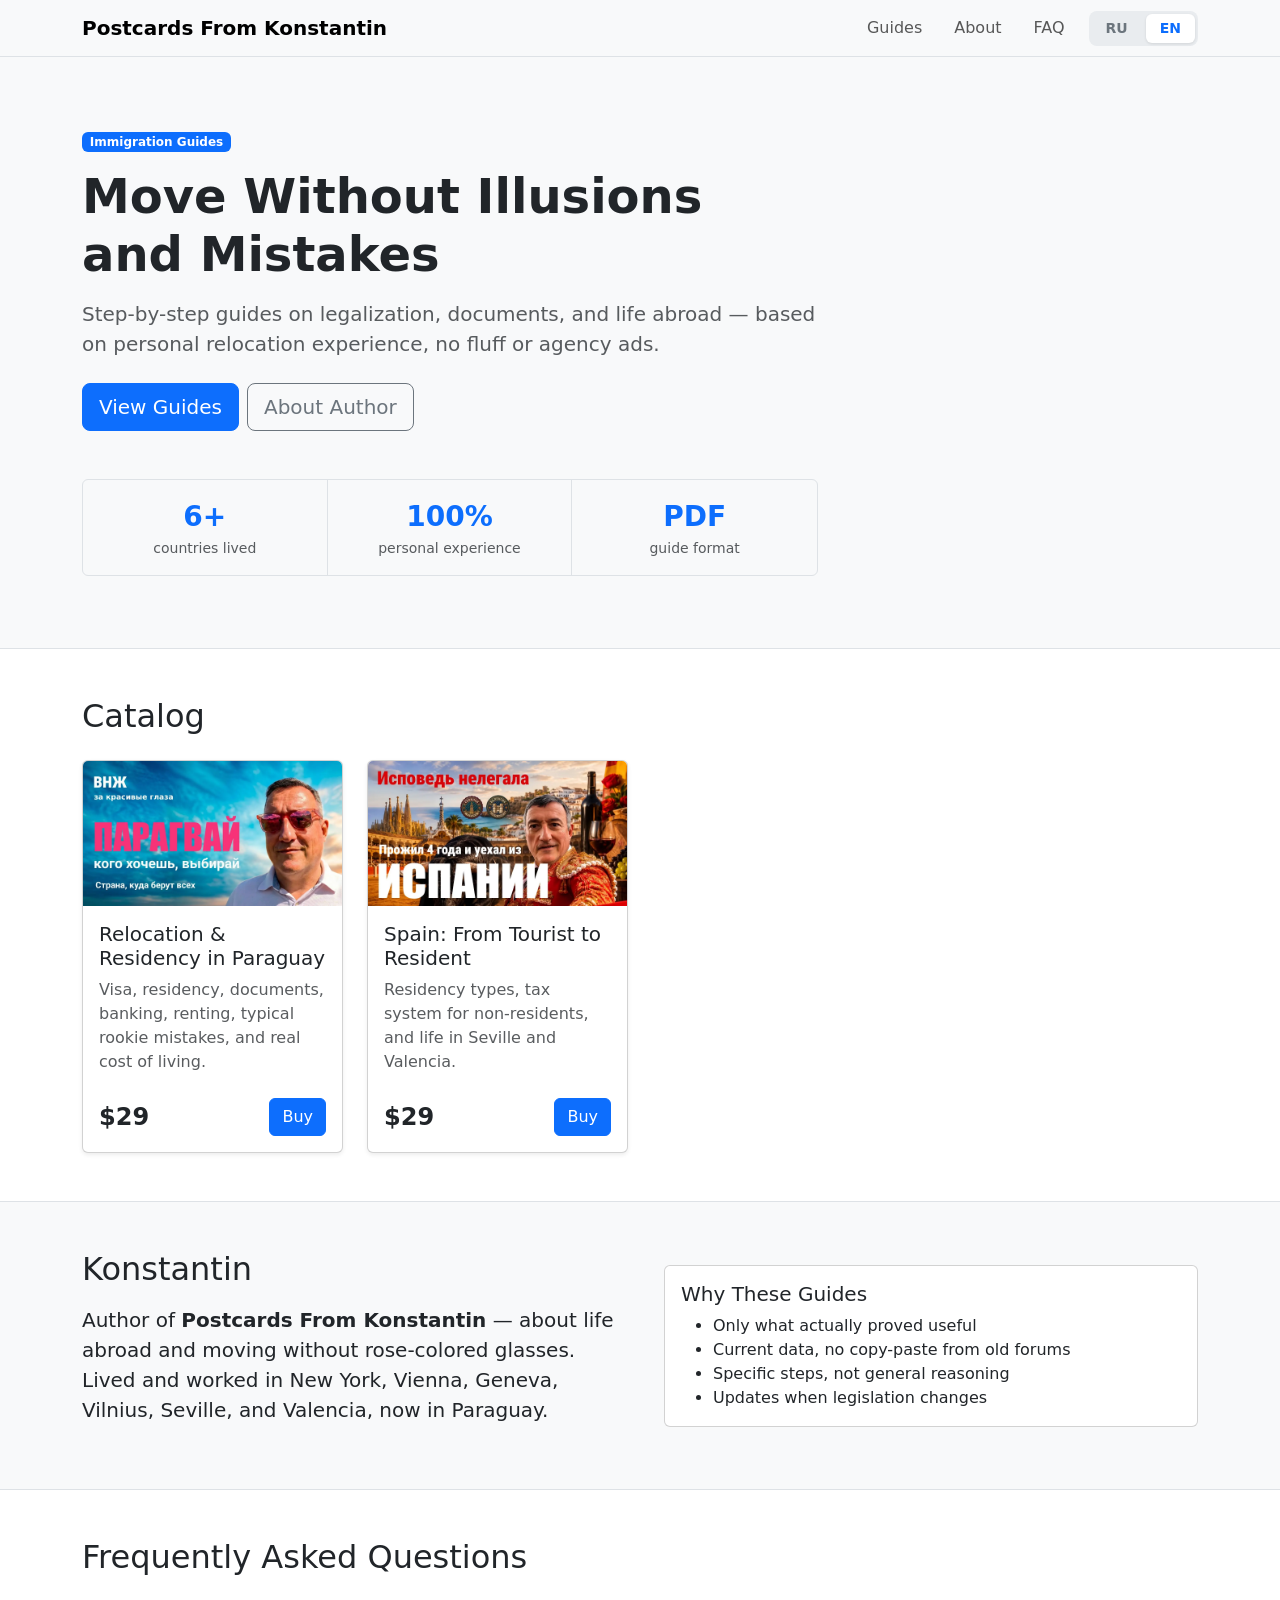
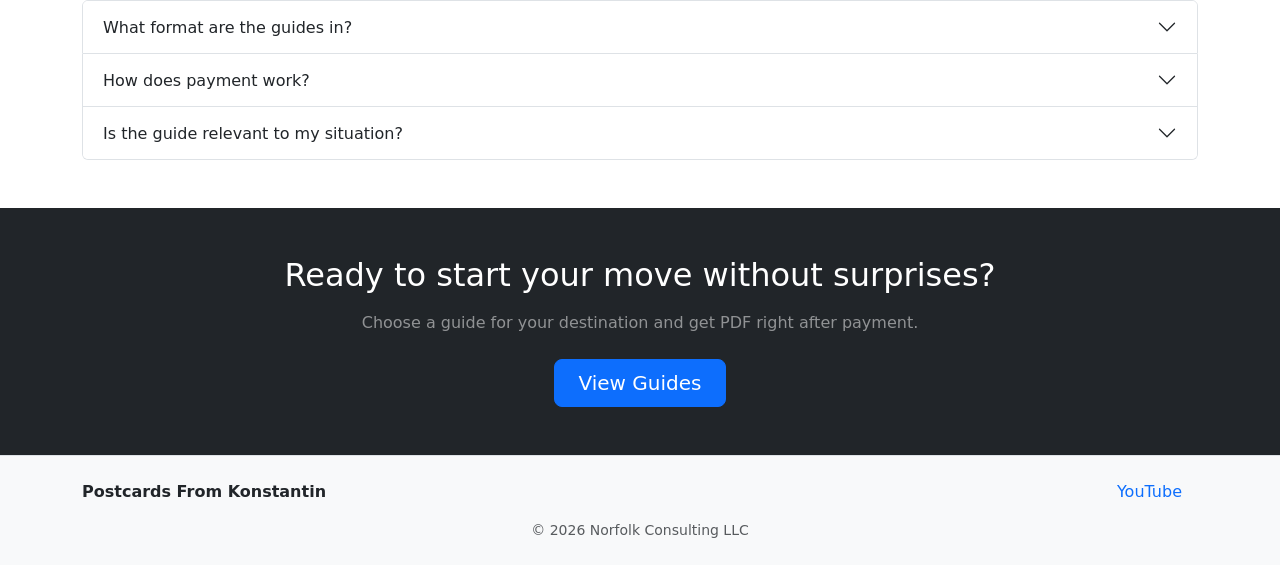
==== commit 10d96624: "Update index.html" ====
--- a/index.html
+++ b/index.html
@@ -235,9 +235,7 @@
   <div class="container d-flex flex-column flex-md-row justify-content-between align-items-center">
     <div class="fw-bold">Postcards From Konstantin</div>
     <div>
-      <a href="#" class="text-decoration-none me-3">YouTube</a>
-      <a href="#" class="text-decoration-none me-3">Telegram</a>
-      <a href="#" class="text-decoration-none">Email</a>
+      <a href="https://www.youtube.com/@GreenMillDiary" class="text-decoration-none me-3">YouTube</a>
     </div>
   </div>
   <div class="container text-center text-muted small mt-3">© 2026 Norfolk Consulting LLC</div>
